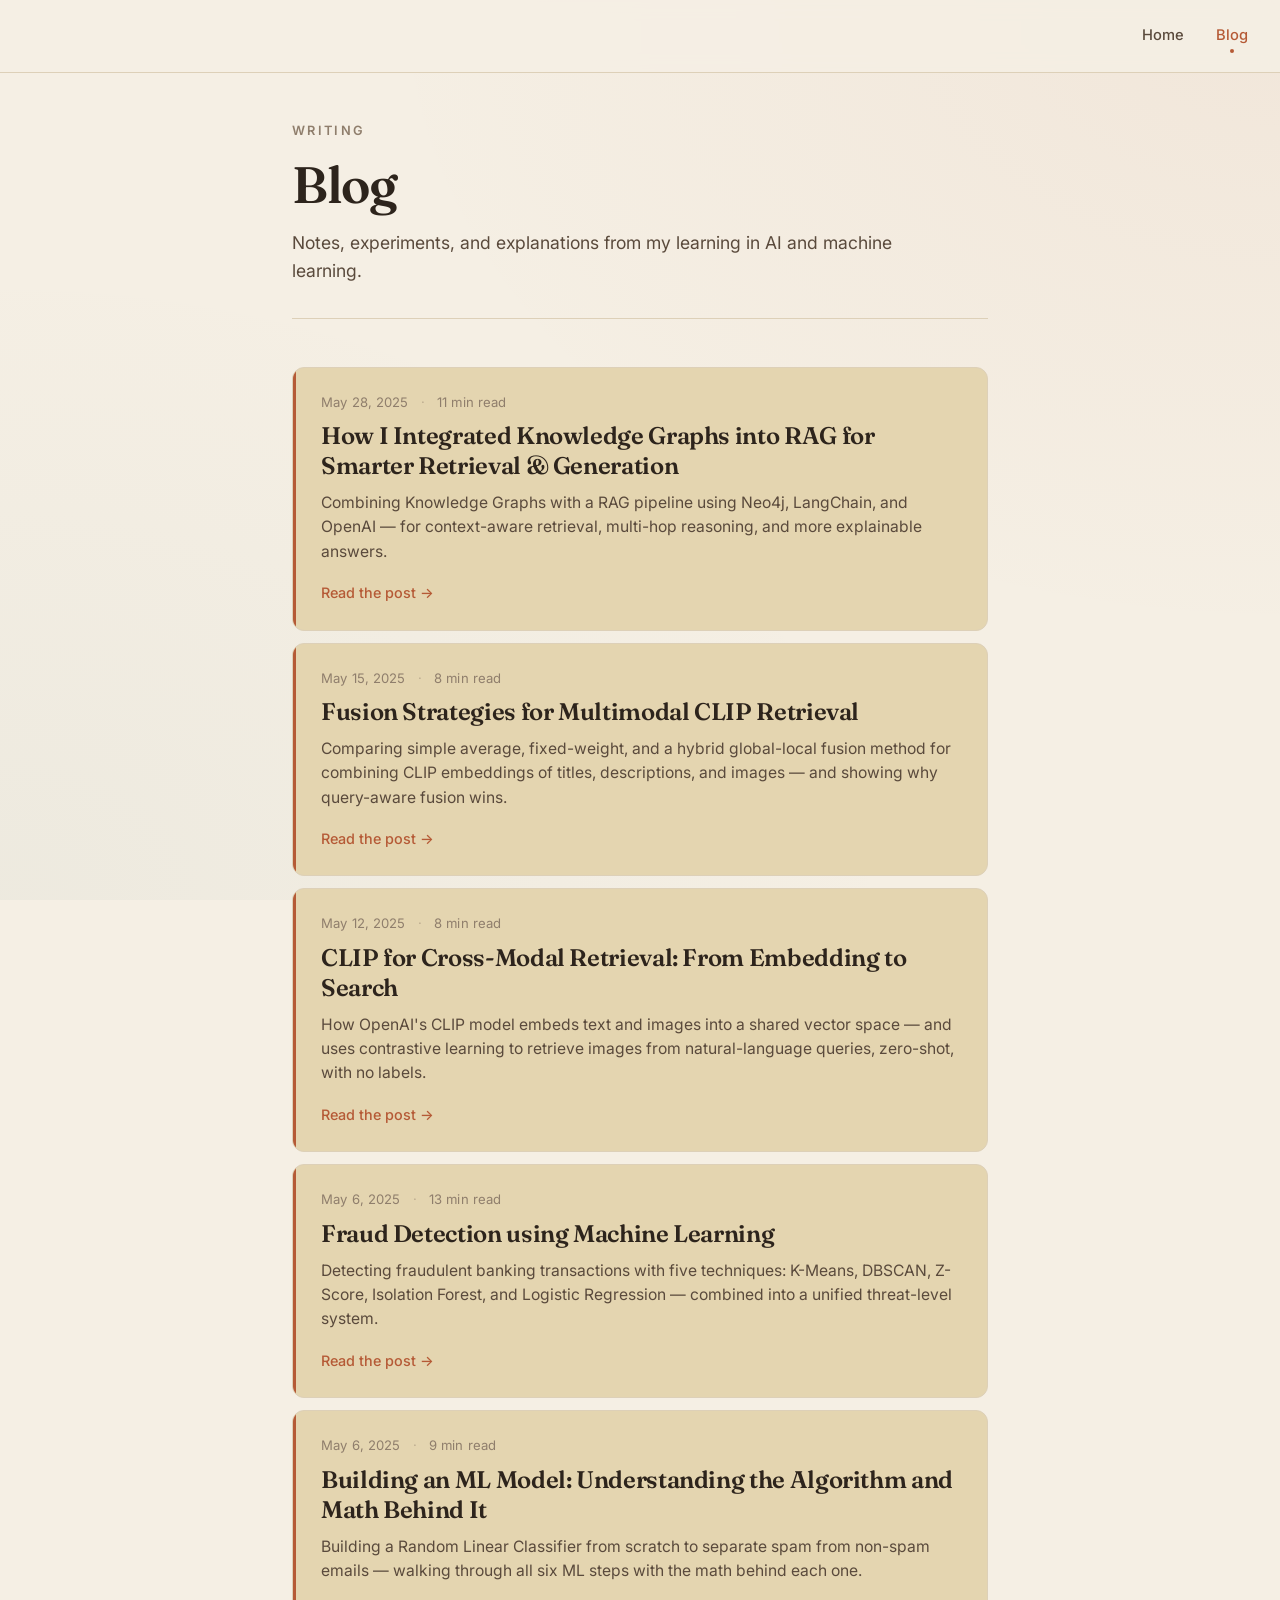
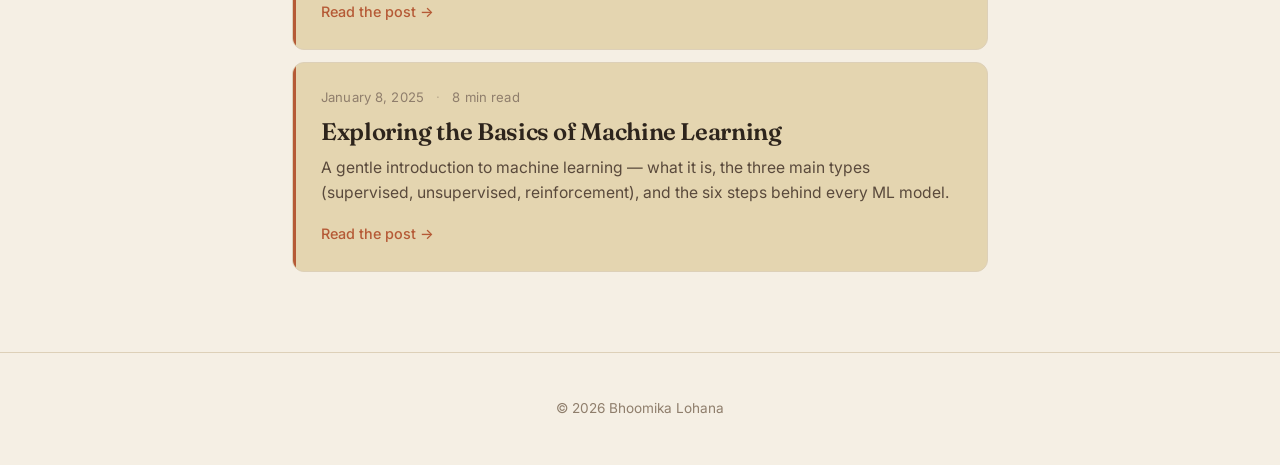
==== blog.html @ a6ed8431 "Add sixth blog post: Fraud Detection using Machine Learning" ====
<!DOCTYPE html>
<html lang="en">
<head>
  <meta charset="UTF-8" />
  <meta name="viewport" content="width=device-width, initial-scale=1.0" />
  <title>Blog — Bhoomika Lohana</title>
  <link rel="stylesheet" href="styles.css" />
  <link rel="preconnect" href="https://fonts.googleapis.com">
  <link rel="preconnect" href="https://fonts.gstatic.com" crossorigin>
  <link href="https://fonts.googleapis.com/css2?family=Fraunces:ital,opsz,wght@0,9..144,400;0,9..144,500;0,9..144,600;0,9..144,700;1,9..144,400&family=Inter:wght@400;500;600&display=swap" rel="stylesheet">
</head>
<body>

  <nav class="nav">
    <div class="nav-inner">
      <span class="logo" aria-hidden="true"></span>
      <ul class="nav-links">
        <li><a href="/">Home</a></li>
        <li><a href="/blog.html" class="active">Blog</a></li>
      </ul>
    </div>
  </nav>

  <main class="blog-main">
    <header class="blog-header">
      <p class="eyebrow-small">Writing</p>
      <h1 class="blog-title">Blog</h1>
      <p class="blog-intro">
        Notes, experiments, and explanations from my learning in AI and machine learning.
      </p>
    </header>

    <section class="post-list">

      <a href="/blog/knowledge-graphs-rag.html" class="post-card">
        <div class="post-card-meta">
          <time datetime="2025-05-28">May 28, 2025</time>
          <span class="dot">·</span>
          <span>11 min read</span>
        </div>
        <h2 class="post-card-title">How I Integrated Knowledge Graphs into RAG for Smarter Retrieval &amp; Generation</h2>
        <p class="post-card-excerpt">
          Combining Knowledge Graphs with a RAG pipeline using Neo4j, LangChain, and OpenAI —
          for context-aware retrieval, multi-hop reasoning, and more explainable answers.
        </p>
        <span class="post-card-arrow">Read the post →</span>
      </a>

      <a href="/blog/multimodal-clip-fusion.html" class="post-card">
        <div class="post-card-meta">
          <time datetime="2025-05-15">May 15, 2025</time>
          <span class="dot">·</span>
          <span>8 min read</span>
        </div>
        <h2 class="post-card-title">Fusion Strategies for Multimodal CLIP Retrieval</h2>
        <p class="post-card-excerpt">
          Comparing simple average, fixed-weight, and a hybrid global-local fusion
          method for combining CLIP embeddings of titles, descriptions, and images —
          and showing why query-aware fusion wins.
        </p>
        <span class="post-card-arrow">Read the post →</span>
      </a>

      <a href="/blog/clip-cross-modal-retrieval.html" class="post-card">
        <div class="post-card-meta">
          <time datetime="2025-05-12">May 12, 2025</time>
          <span class="dot">·</span>
          <span>8 min read</span>
        </div>
        <h2 class="post-card-title">CLIP for Cross-Modal Retrieval: From Embedding to Search</h2>
        <p class="post-card-excerpt">
          How OpenAI's CLIP model embeds text and images into a shared vector space —
          and uses contrastive learning to retrieve images from natural-language queries,
          zero-shot, with no labels.
        </p>
        <span class="post-card-arrow">Read the post →</span>
      </a>

      <a href="/blog/fraud-detection-ml.html" class="post-card">
        <div class="post-card-meta">
          <time datetime="2025-05-06">May 6, 2025</time>
          <span class="dot">·</span>
          <span>13 min read</span>
        </div>
        <h2 class="post-card-title">Fraud Detection using Machine Learning</h2>
        <p class="post-card-excerpt">
          Detecting fraudulent banking transactions with five techniques:
          K-Means, DBSCAN, Z-Score, Isolation Forest, and Logistic Regression —
          combined into a unified threat-level system.
        </p>
        <span class="post-card-arrow">Read the post →</span>
      </a>

      <a href="/blog/building-ml-model.html" class="post-card">
        <div class="post-card-meta">
          <time datetime="2025-05-06">May 6, 2025</time>
          <span class="dot">·</span>
          <span>9 min read</span>
        </div>
        <h2 class="post-card-title">Building an ML Model: Understanding the Algorithm and Math Behind It</h2>
        <p class="post-card-excerpt">
          Building a Random Linear Classifier from scratch to separate spam from non-spam
          emails — walking through all six ML steps with the math behind each one.
        </p>
        <span class="post-card-arrow">Read the post →</span>
      </a>

      <a href="/blog/exploring-the-basics-of-machine-learning.html" class="post-card">
        <div class="post-card-meta">
          <time datetime="2025-01-08">January 8, 2025</time>
          <span class="dot">·</span>
          <span>8 min read</span>
        </div>
        <h2 class="post-card-title">Exploring the Basics of Machine Learning</h2>
        <p class="post-card-excerpt">
          A gentle introduction to machine learning — what it is, the three main types
          (supervised, unsupervised, reinforcement), and the six steps behind every ML model.
        </p>
        <span class="post-card-arrow">Read the post →</span>
      </a>

    </section>
  </main>

  <footer class="site-footer">
    <p>&copy; <span id="year"></span> Bhoomika Lohana</p>
  </footer>

  <script>
    document.getElementById("year").textContent = new Date().getFullYear();
  </script>
</body>
</html>
---- styles.css ----
:root {
  /* Warm editorial palette */
  --cream:       #f5efe4;
  --cream-deep:  #ece3d3;
  --cream-card:  #e4d5b0;
  --ink:         #2d241c;
  --ink-soft:    #5a4a3c;
  --ink-faint:   #8f7e6c;
  --line:        #ddd0b8;
  --terracotta:  #b55a36;
  --terracotta-soft: #e6a57c;
  --teal:        #5d8680;
  --gold:        #c99a57;
  --deep:        #1f1812;

  /* Rubik's classic colors */
  --cube-white:  #f4efe1;
  --cube-yellow: #e9c85a;
  --cube-red:    #c0432a;
  --cube-orange: #d87a2e;
  --cube-blue:   #2c6e8a;
  --cube-green:  #4a7a4c;

  --serif: "Fraunces", Georgia, serif;
  --sans:  "Inter", -apple-system, BlinkMacSystemFont, sans-serif;
}

* { box-sizing: border-box; }

html, body {
  margin: 0;
  padding: 0;
  background: var(--cream);
  color: var(--ink);
  font-family: var(--sans);
  font-size: 16px;
  line-height: 1.6;
  -webkit-font-smoothing: antialiased;
  overflow-x: hidden;
}

body {
  background-image:
    radial-gradient(ellipse at top right, rgba(181, 90, 54, 0.06), transparent 50%),
    radial-gradient(ellipse at bottom left, rgba(93, 134, 128, 0.05), transparent 50%);
  background-attachment: fixed;
}

a { color: inherit; text-decoration: none; }

/* ─── Nav ────────────────────────────────────────────── */
.nav {
  padding: 1.5rem 2rem;
  border-bottom: 1px solid var(--line);
  background: rgba(245, 239, 228, 0.85);
  backdrop-filter: blur(8px);
  position: sticky; top: 0; z-index: 50;
}
.nav-inner {
  max-width: 1240px;
  margin: 0 auto;
  display: flex;
  align-items: center;
  justify-content: space-between;
  gap: 2rem;
}
.logo {
  font-family: var(--serif);
  font-size: 1.2rem;
  font-weight: 500;
  font-style: italic;
  letter-spacing: -0.01em;
  color: var(--ink);
}
.nav-links {
  display: flex;
  gap: 2rem;
  list-style: none;
  margin: 0; padding: 0;
  font-size: 0.92rem;
  font-weight: 500;
}
.nav-links a {
  color: var(--ink-soft);
  padding: 0.3rem 0;
  position: relative;
  transition: color 0.2s;
}
.nav-links a:hover { color: var(--ink); }
.nav-links a.active { color: var(--terracotta); }
.nav-links a.active::after {
  content: "";
  position: absolute;
  left: 50%; bottom: -4px;
  width: 4px; height: 4px;
  background: var(--terracotta);
  border-radius: 50%;
  transform: translateX(-50%);
}
.nav-actions {
  display: flex;
  align-items: center;
  gap: 0.75rem;
}
.icon-btn {
  background: none; border: none;
  width: 36px; height: 36px;
  border-radius: 50%;
  cursor: pointer;
  font-size: 0.9rem;
  color: var(--ink-soft);
  transition: background 0.2s;
}
.icon-btn:hover { background: var(--cream-deep); }
.subscribe-btn {
  font-family: var(--sans);
  font-size: 0.85rem;
  font-weight: 500;
  background: var(--deep);
  color: var(--cream);
  border: none;
  padding: 0.55rem 1.1rem;
  border-radius: 999px;
  cursor: pointer;
  transition: background 0.2s;
}
.subscribe-btn:hover { background: #3a2d22; }

/* ─── Hero ───────────────────────────────────────────── */
.hero {
  max-width: 1240px;
  margin: 0 auto;
  padding: 4rem 2rem 5rem;
  display: grid;
  grid-template-columns: 1.1fr 1fr;
  gap: 4rem;
  align-items: center;
}

.eyebrow {
  font-family: var(--sans);
  font-size: 1rem;
  letter-spacing: 0.18em;
  text-transform: uppercase;
  color: var(--ink);
  font-weight: 700;
  margin: 0 0 1.5rem;
}

.hero h1 {
  font-family: var(--serif);
  font-weight: 500;
  font-size: clamp(2.2rem, 4.5vw, 3.4rem);
  line-height: 1.1;
  letter-spacing: -0.02em;
  margin: 0 0 2.5rem;
  color: var(--ink);
  max-width: 18ch;
}

.hero h1 em {
  font-style: italic;
  font-weight: 400;
  color: var(--terracotta);
}

.simple-section { margin-top: 2rem; }

.simple-section h2 {
  font-family: var(--serif);
  font-size: 1.25rem;
  font-weight: 500;
  margin: 0 0 0.5rem;
  padding-bottom: 0.3rem;
  border-bottom: 1px solid var(--line);
  letter-spacing: -0.01em;
}

.simple-section p {
  color: var(--ink-soft);
  margin: 0.5rem 0;
}

.simple-section strong {
  color: var(--ink);
  font-weight: 600;
}

.simple-section ul {
  padding-left: 1.2rem;
  margin: 0.5rem 0;
}

.simple-section li { margin: 0.3rem 0; }

.simple-section a {
  color: var(--terracotta);
  text-decoration: none;
}
.simple-section a:hover { text-decoration: underline; }

/* ─── Creative link buttons ──────────────────────────── */
.link-buttons {
  display: grid;
  grid-template-columns: repeat(4, 1fr);
  gap: 0.55rem;
  margin-top: 0.9rem;
}

.link-btn {
  --accent-color: var(--terracotta);
  position: relative;
  display: flex;
  align-items: center;
  gap: 0.6rem;
  padding: 0.6rem 0.75rem;
  background: var(--cream-card);
  border: 1px solid var(--line);
  border-radius: 10px;
  color: var(--ink) !important;
  text-decoration: none !important;
  overflow: hidden;
  transition: transform 0.25s ease, box-shadow 0.25s ease, border-color 0.25s ease;
}

/* Woven thread accent — slides across on hover */
.link-btn::before {
  content: "";
  position: absolute;
  left: 0; top: 0; bottom: 0;
  width: 3px;
  background: var(--accent-color);
  transition: width 0.4s cubic-bezier(0.4, 0, 0.2, 1), opacity 0.4s ease;
  opacity: 1;
}
.link-btn::after {
  content: "";
  position: absolute;
  inset: 0;
  background: var(--accent-color);
  opacity: 0;
  transition: opacity 0.3s ease;
  pointer-events: none;
}

.link-btn:hover {
  transform: translateY(-2px);
  border-color: var(--accent-color);
  box-shadow: 0 12px 28px rgba(45, 36, 28, 0.10);
}
.link-btn:hover::before { width: 100%; opacity: 0.08; }
.link-btn:hover::after  { opacity: 0.04; }

/* Per-platform accent colors */
.link-btn.github   { --accent-color: #2d241c; }
.link-btn.linkedin { --accent-color: var(--teal); }
.link-btn.twitter  { --accent-color: var(--terracotta); }
.link-btn.email    { --accent-color: var(--gold); }

.link-icon {
  width: 30px;
  height: 30px;
  flex-shrink: 0;
  display: flex;
  align-items: center;
  justify-content: center;
  border-radius: 8px;
  background: color-mix(in srgb, var(--accent-color) 12%, transparent);
  color: var(--accent-color);
  position: relative;
  z-index: 1;
  transition: background 0.25s ease, transform 0.25s ease;
}

.link-btn:hover .link-icon {
  background: var(--accent-color);
  color: var(--cream);
  transform: rotate(-4deg) scale(1.05);
}

.link-icon svg {
  width: 15px;
  height: 15px;
}

.link-text {
  display: flex;
  flex-direction: column;
  flex: 1;
  min-width: 0;
  position: relative;
  z-index: 1;
}

.link-label {
  font-family: var(--serif);
  font-size: 0.9rem;
  font-weight: 500;
  color: var(--ink);
  line-height: 1.2;
}

.link-handle {
  font-family: var(--sans);
  font-size: 0.68rem;
  color: var(--ink-faint);
  margin-top: 0.1rem;
  overflow: hidden;
  text-overflow: ellipsis;
  white-space: nowrap;
}

.link-arrow {
  font-size: 0.9rem;
  color: var(--ink-faint);
  opacity: 0.6;
  transition: transform 0.25s ease, color 0.25s ease, opacity 0.25s ease;
  position: relative;
  z-index: 1;
}

.link-btn:hover .link-arrow {
  transform: translate(3px, -3px);
  color: var(--accent-color);
  opacity: 1;
}

@media (max-width: 900px) {
  .link-buttons { grid-template-columns: repeat(2, 1fr); }
}
@media (max-width: 480px) {
  .link-buttons { grid-template-columns: 1fr; }
}

/* ─── Content sections below hero ────────────────────── */
.content-section {
  padding: 2rem 2rem 4rem;
}
.content-inner {
  max-width: 760px;
  margin: 0 auto;
}
.content-heading {
  font-family: var(--serif);
  font-size: 1.25rem;
  font-weight: 500;
  margin: 0 0 1rem;
  padding-bottom: 0.3rem;
  border-bottom: 1px solid var(--line);
  letter-spacing: -0.01em;
}

/* ─── Research list (button style) ───────────────────── */
.research-list {
  display: flex;
  flex-direction: column;
  gap: 0.55rem;
  margin-top: 0.9rem;
}

.research-btn {
  --accent-color: var(--terracotta);
  position: relative;
  display: flex;
  align-items: flex-start;
  gap: 0.75rem;
  padding: 0.85rem 1rem;
  background: var(--cream-card);
  border: 1px solid var(--line);
  border-radius: 10px;
  color: var(--ink) !important;
  text-decoration: none !important;
  overflow: hidden;
  transition: transform 0.25s ease, box-shadow 0.25s ease, border-color 0.25s ease;
}

.research-btn::before {
  content: "";
  position: absolute;
  left: 0; top: 0; bottom: 0;
  width: 3px;
  background: var(--accent-color);
  transition: width 0.4s cubic-bezier(0.4, 0, 0.2, 1), opacity 0.4s ease;
  opacity: 1;
}
.research-btn::after {
  content: "";
  position: absolute;
  inset: 0;
  background: var(--accent-color);
  opacity: 0;
  transition: opacity 0.3s ease;
  pointer-events: none;
}

.research-btn:hover {
  transform: translateY(-2px);
  border-color: var(--accent-color);
  box-shadow: 0 12px 28px rgba(45, 36, 28, 0.10);
}
.research-btn:hover::before { width: 100%; opacity: 0.08; }
.research-btn:hover::after  { opacity: 0.04; }

.research-btn.arxiv   { --accent-color: var(--terracotta); }
.research-btn.patent  { --accent-color: var(--teal); }
.research-btn.dataset { --accent-color: #5d7a3a; }

.research-btn .research-icon {
  width: 32px;
  height: 32px;
  flex-shrink: 0;
  display: flex;
  align-items: center;
  justify-content: center;
  border-radius: 8px;
  background: color-mix(in srgb, var(--accent-color) 12%, transparent);
  color: var(--accent-color);
  position: relative;
  z-index: 1;
  transition: background 0.25s ease, color 0.25s ease, transform 0.25s ease;
  margin-top: 2px;
}

.research-btn:hover .research-icon {
  background: var(--accent-color);
  color: var(--cream);
  transform: rotate(-4deg) scale(1.05);
}

.research-btn .research-icon svg {
  width: 16px;
  height: 16px;
}

.research-btn .research-text {
  display: flex;
  flex-direction: column;
  flex: 1;
  min-width: 0;
  position: relative;
  z-index: 1;
}

.research-btn .research-label {
  font-family: var(--serif);
  font-size: 0.98rem;
  font-weight: 500;
  color: var(--ink);
  line-height: 1.35;
  margin-bottom: 0.4rem;
  letter-spacing: -0.005em;
}

.research-btn .research-meta {
  display: flex;
  align-items: center;
  gap: 0.55rem;
  flex-wrap: wrap;
}

.research-btn .research-tag {
  font-family: ui-monospace, SFMono-Regular, Menlo, monospace;
  font-size: 0.68rem;
  font-weight: 500;
  padding: 0.12rem 0.45rem;
  border-radius: 4px;
  letter-spacing: 0.02em;
  color: var(--accent-color);
  background: color-mix(in srgb, var(--accent-color) 10%, transparent);
  border: 1px solid color-mix(in srgb, var(--accent-color) 35%, transparent);
}

.research-btn .research-venue {
  font-family: var(--sans);
  font-size: 0.75rem;
  color: var(--ink-faint);
}

.research-btn .research-arrow {
  font-size: 0.95rem;
  color: var(--ink-faint);
  opacity: 0.6;
  transition: transform 0.25s ease, color 0.25s ease, opacity 0.25s ease;
  position: relative;
  z-index: 1;
  margin-top: 2px;
  flex-shrink: 0;
}

.research-btn:hover .research-arrow {
  transform: translate(3px, -3px);
  color: var(--accent-color);
  opacity: 1;
}

@media (max-width: 600px) {
  .content-section { padding: 1.5rem 1.25rem 3rem; }
}

/* ─── Blog listing page ──────────────────────────────── */
.blog-main {
  max-width: 760px;
  margin: 0 auto;
  padding: 3rem 2rem 5rem;
}

.blog-header {
  margin-bottom: 3rem;
  padding-bottom: 2rem;
  border-bottom: 1px solid var(--line);
}

.eyebrow-small {
  font-family: var(--sans);
  font-size: 0.8rem;
  letter-spacing: 0.18em;
  text-transform: uppercase;
  color: var(--ink-faint);
  font-weight: 600;
  margin: 0 0 1rem;
}

.blog-title {
  font-family: var(--serif);
  font-weight: 600;
  font-size: clamp(2.2rem, 4.5vw, 3.2rem);
  line-height: 1.1;
  letter-spacing: -0.02em;
  margin: 0 0 1rem;
  color: var(--ink);
}

.blog-intro {
  font-size: 1.1rem;
  color: var(--ink-soft);
  max-width: 60ch;
  margin: 0;
  line-height: 1.6;
}

.post-list {
  display: flex;
  flex-direction: column;
  gap: 0.75rem;
}

.post-card {
  display: block;
  padding: 1.5rem 1.75rem;
  background: var(--cream-card);
  border: 1px solid var(--line);
  border-radius: 12px;
  color: var(--ink) !important;
  text-decoration: none !important;
  position: relative;
  overflow: hidden;
  transition: transform 0.25s ease, box-shadow 0.25s ease, border-color 0.25s ease;
}

.post-card::before {
  content: "";
  position: absolute;
  left: 0; top: 0; bottom: 0;
  width: 3px;
  background: var(--terracotta);
  transition: width 0.4s cubic-bezier(0.4, 0, 0.2, 1), opacity 0.4s ease;
}

.post-card:hover {
  transform: translateY(-3px);
  border-color: var(--terracotta);
  box-shadow: 0 12px 28px rgba(45, 36, 28, 0.08);
}
.post-card:hover::before {
  width: 100%;
  opacity: 0.06;
}

.post-card-meta {
  font-family: var(--sans);
  font-size: 0.82rem;
  color: var(--ink-faint);
  letter-spacing: 0.01em;
  margin-bottom: 0.55rem;
  position: relative;
  z-index: 1;
}
.post-card-meta .dot { margin: 0 0.5rem; opacity: 0.5; }

.post-card-title {
  font-family: var(--serif);
  font-weight: 600;
  font-size: 1.5rem;
  line-height: 1.25;
  letter-spacing: -0.015em;
  margin: 0 0 0.6rem;
  color: var(--ink);
  position: relative;
  z-index: 1;
}

.post-card-excerpt {
  font-size: 0.98rem;
  color: var(--ink-soft);
  line-height: 1.55;
  margin: 0 0 1rem;
  position: relative;
  z-index: 1;
}

.post-card-arrow {
  font-family: var(--sans);
  font-size: 0.9rem;
  font-weight: 500;
  color: var(--terracotta);
  position: relative;
  z-index: 1;
  transition: transform 0.25s ease;
  display: inline-block;
}
.post-card:hover .post-card-arrow { transform: translateX(4px); }

/* ─── Individual post page ───────────────────────────── */
.post-main {
  padding: 2rem 1.5rem 4rem;
}

.post {
  max-width: 680px;
  margin: 0 auto;
}

.post-header {
  margin-bottom: 3rem;
  padding-bottom: 2rem;
  border-bottom: 1px solid var(--line);
}

.post-back {
  display: inline-block;
  font-family: var(--sans);
  font-size: 0.85rem;
  color: var(--ink-faint);
  text-decoration: none;
  margin-bottom: 1.5rem;
  transition: color 0.2s;
}
.post-back:hover { color: var(--terracotta); }

.post-title {
  font-family: var(--serif);
  font-weight: 600;
  font-size: clamp(2rem, 4.5vw, 3rem);
  line-height: 1.15;
  letter-spacing: -0.02em;
  margin: 0 0 1rem;
  color: var(--ink);
}

.post-meta {
  font-family: var(--sans);
  font-size: 0.85rem;
  color: var(--ink-faint);
  letter-spacing: 0.01em;
}
.post-meta .dot { margin: 0 0.5rem; opacity: 0.5; }

.post-body {
  font-family: var(--serif);
  font-size: 1.08rem;
  line-height: 1.75;
  color: var(--ink);
}

.post-body p { margin: 0 0 1.25rem; }

.post-body h2 {
  font-family: var(--serif);
  font-weight: 600;
  font-size: 1.6rem;
  line-height: 1.2;
  letter-spacing: -0.015em;
  margin: 3rem 0 1rem;
  color: var(--ink);
}

.post-body h3 {
  font-family: var(--serif);
  font-weight: 600;
  font-size: 1.3rem;
  line-height: 1.3;
  letter-spacing: -0.01em;
  margin: 2.5rem 0 0.8rem;
  color: var(--ink);
}

.post-body h4 {
  font-family: var(--serif);
  font-weight: 600;
  font-size: 1.1rem;
  line-height: 1.3;
  margin: 2rem 0 0.6rem;
  color: var(--ink);
}

.post-body ul,
.post-body ol {
  margin: 0 0 1.25rem;
  padding-left: 1.5rem;
}

.post-body li { margin: 0.5rem 0; }

.post-body strong { font-weight: 600; color: var(--ink); }

.post-body a {
  color: var(--terracotta);
  text-decoration: underline;
  text-decoration-color: color-mix(in srgb, var(--terracotta) 40%, transparent);
  text-underline-offset: 3px;
  transition: text-decoration-color 0.2s;
}
.post-body a:hover { text-decoration-color: var(--terracotta); }

/* Inline code (when NOT inside a <pre> block) */
.post-body :not(pre) > code {
  font-family: ui-monospace, SFMono-Regular, Menlo, monospace;
  font-size: 0.9em;
  padding: 0.15rem 0.4rem;
  border-radius: 4px;
  background: var(--cream-deep);
  color: var(--terracotta);
}

/* Code blocks — Prism.js handles syntax colors; we tune spacing & shape */
.post-body pre[class*="language-"] {
  margin: 1.75rem 0;
  border-radius: 10px;
  font-size: 0.88rem;
  padding: 1.25rem 1.4rem;
  box-shadow: 0 6px 20px rgba(45, 36, 28, 0.12);
}

.post-body pre[class*="language-"] code {
  font-family: ui-monospace, SFMono-Regular, "Cascadia Code", Menlo, monospace;
  font-size: 0.92em;
  line-height: 1.6;
}

/* Pull quote / blockquote */
.post-body .post-quote {
  font-family: var(--serif);
  font-style: italic;
  font-size: 1.15rem;
  line-height: 1.55;
  color: var(--ink);
  border-left: 3px solid var(--terracotta);
  background: var(--cream-card);
  padding: 1rem 1.25rem;
  margin: 1.75rem 0;
  border-radius: 4px;
}

/* Inline math/formula lines */
.post-body .formula {
  font-family: ui-monospace, SFMono-Regular, "Cascadia Code", Menlo, monospace;
  background: var(--cream-deep);
  border-left: 3px solid var(--terracotta);
  padding: 0.75rem 1rem;
  border-radius: 4px;
  font-size: 0.95rem;
  color: var(--ink);
  margin: 1.25rem 0;
  overflow-x: auto;
  white-space: nowrap;
}

/* Tables */
.post-table-wrap {
  margin: 1.5rem 0;
  overflow-x: auto;
  border-radius: 8px;
  border: 1px solid var(--line);
  background: var(--cream-card);
}

.post-table {
  width: 100%;
  border-collapse: collapse;
  font-size: 0.9rem;
  font-family: var(--sans);
}

.post-table thead {
  background: color-mix(in srgb, var(--terracotta) 8%, var(--cream-card));
}

.post-table th {
  text-align: left;
  padding: 0.75rem 1rem;
  font-weight: 600;
  color: var(--ink);
  font-family: var(--serif);
  letter-spacing: -0.005em;
  border-bottom: 1px solid var(--line);
}

.post-table td {
  padding: 0.7rem 1rem;
  border-bottom: 1px solid var(--line);
  color: var(--ink-soft);
  vertical-align: top;
}

.post-table tbody tr:last-child td {
  border-bottom: none;
}

.post-table tbody tr:hover {
  background: color-mix(in srgb, var(--terracotta) 4%, transparent);
}

.post-cover {
  margin: 0 0 2.5rem;
  padding: 0;
}

.post-cover img {
  display: block;
  width: 100%;
  height: auto;
  max-height: 400px;
  object-fit: cover;
  border-radius: 12px;
  border: 1px solid var(--line);
}

.post-image {
  margin: 2rem 0;
  padding: 0;
}

/* CLIP retrieval result grid */
.clip-results {
  display: flex;
  flex-direction: column;
  gap: 1.5rem;
  margin: 1.5rem 0 2rem;
}

.clip-result {
  margin: 0;
  padding: 1rem;
  background: var(--cream-card);
  border: 1px solid var(--line);
  border-radius: 10px;
}

.clip-result figcaption {
  font-family: var(--sans);
  font-size: 0.92rem;
  color: var(--ink);
  margin-bottom: 0.75rem;
  line-height: 1.4;
}

.clip-result figcaption strong {
  color: var(--terracotta);
  margin-right: 0.3rem;
}

.clip-result img {
  display: block;
  max-width: 100%;
  height: auto;
  border-radius: 6px;
  border: 1px solid var(--line);
}

.post-image img {
  display: block;
  max-width: 100%;
  height: auto;
  border-radius: 8px;
  border: 1px solid var(--line);
  margin: 0 auto;
}

.post-footer {
  margin-top: 4rem;
  padding-top: 2rem;
  border-top: 1px solid var(--line);
}

@media (max-width: 600px) {
  .blog-main { padding: 2rem 1.25rem 3rem; }
  .post-main { padding: 1.5rem 1.25rem 3rem; }
  .post-card { padding: 1.25rem 1.25rem; }
  .post-card-title { font-size: 1.3rem; }
}

/* ─── Hero visual / threads ──────────────────────────── */
.hero-visual {
  position: relative;
  width: 100%;
  max-width: 400px;
  height: 260px;
  margin-left: auto;
  perspective: 1200px;
  align-self: start;
  margin-top: 0.5rem;
}
.threads {
  position: absolute;
  inset: 0;
  opacity: 0.55;
  filter: blur(0.3px);
}
.threads svg { width: 100%; height: 100%; }

/* ─── Rubik's cube ───────────────────────────────────── */
.cube-stage {
  position: absolute;
  inset: 0;
  display: flex;
  flex-direction: column;
  align-items: center;
  justify-content: center;
  transform-style: preserve-3d;
}

.cube-halo {
  position: absolute;
  top: 50%;
  left: 50%;
  width: 220px;
  height: 220px;
  transform: translate(-50%, -50%);
  border-radius: 50%;
  background: radial-gradient(circle,
    rgba(245, 239, 228, 0.95) 0%,
    rgba(245, 239, 228, 0.6) 45%,
    transparent 70%);
  box-shadow:
    inset 0 0 60px rgba(181, 90, 54, 0.08),
    0 20px 60px rgba(45, 36, 28, 0.12);
  z-index: 0;
  pointer-events: none;
}

.cube {
  --size: 180px;
  position: relative;
  width: var(--size);
  height: var(--size);
  transform-style: preserve-3d;
  animation: cube-spin 6s linear infinite;
  z-index: 2;
}

@keyframes cube-spin {
  0%   { transform: rotateX(-20deg) rotateY(0deg)   rotateZ(0deg); }
  50%  { transform: rotateX(-20deg) rotateY(180deg) rotateZ(5deg); }
  100% { transform: rotateX(-20deg) rotateY(360deg) rotateZ(0deg); }
}

.face {
  position: absolute;
  width: var(--size);
  height: var(--size);
  display: grid;
  grid-template-columns: repeat(3, 1fr);
  grid-template-rows:    repeat(3, 1fr);
  gap: 3px;
  padding: 4px;
  background: #1a140f;
  border-radius: 10px;
  box-shadow: inset 0 0 8px rgba(0,0,0,0.5);
}

.face.front  { transform: translateZ(calc(var(--size) / 2)); }
.face.back   { transform: rotateY(180deg) translateZ(calc(var(--size) / 2)); }
.face.right  { transform: rotateY(90deg)  translateZ(calc(var(--size) / 2)); }
.face.left   { transform: rotateY(-90deg) translateZ(calc(var(--size) / 2)); }
.face.top    { transform: rotateX(90deg)  translateZ(calc(var(--size) / 2)); }
.face.bottom { transform: rotateX(-90deg) translateZ(calc(var(--size) / 2)); }

.st {
  border-radius: 6px;
  box-shadow:
    inset 0 2px 4px rgba(255,255,255,0.25),
    inset 0 -2px 4px rgba(0,0,0,0.2);
  animation: scramble 5s steps(1, end) infinite;
}

/* Solved-state colors per face */
.face.front  .st { background: var(--cube-red); }
.face.back   .st { background: var(--cube-orange); }
.face.right  .st { background: var(--cube-blue); }
.face.left   .st { background: var(--cube-green); }
.face.top    .st { background: var(--cube-white); }
.face.bottom .st { background: var(--cube-yellow); }

/* Staggered scramble delays — each sticker goes through other colors then returns */
.face .s1 { animation-delay: 0.0s; }
.face .s2 { animation-delay: 0.15s; }
.face .s3 { animation-delay: 0.3s; }
.face .s4 { animation-delay: 0.45s; }
.face .s5 { animation-delay: 0.6s; }
.face .s6 { animation-delay: 0.75s; }
.face .s7 { animation-delay: 0.9s; }
.face .s8 { animation-delay: 1.05s; }
.face .s9 { animation-delay: 1.2s; }

/* Each face scrambles through a different color cycle, returning to solved */
.face.front  .st { animation-name: scramble-red; }
.face.back   .st { animation-name: scramble-orange; }
.face.right  .st { animation-name: scramble-blue; }
.face.left   .st { animation-name: scramble-green; }
.face.top    .st { animation-name: scramble-white; }
.face.bottom .st { animation-name: scramble-yellow; }

/* Messy for ~70% of the cycle, then SNAP to solved and hold */
@keyframes scramble-red {
  0%   { background: var(--cube-blue); }
  10%  { background: var(--cube-yellow); }
  20%  { background: var(--cube-green); }
  30%  { background: var(--cube-white); }
  40%  { background: var(--cube-orange); }
  50%  { background: var(--cube-blue); }
  60%  { background: var(--cube-green); }
  70%, 100% { background: var(--cube-red); }   /* solved, held */
}
@keyframes scramble-orange {
  0%   { background: var(--cube-green); }
  10%  { background: var(--cube-white); }
  20%  { background: var(--cube-blue); }
  30%  { background: var(--cube-red); }
  40%  { background: var(--cube-yellow); }
  50%  { background: var(--cube-green); }
  60%  { background: var(--cube-blue); }
  70%, 100% { background: var(--cube-orange); }
}
@keyframes scramble-blue {
  0%   { background: var(--cube-red); }
  10%  { background: var(--cube-green); }
  20%  { background: var(--cube-white); }
  30%  { background: var(--cube-orange); }
  40%  { background: var(--cube-yellow); }
  50%  { background: var(--cube-red); }
  60%  { background: var(--cube-white); }
  70%, 100% { background: var(--cube-blue); }
}
@keyframes scramble-green {
  0%   { background: var(--cube-yellow); }
  10%  { background: var(--cube-red); }
  20%  { background: var(--cube-orange); }
  30%  { background: var(--cube-blue); }
  40%  { background: var(--cube-white); }
  50%  { background: var(--cube-yellow); }
  60%  { background: var(--cube-red); }
  70%, 100% { background: var(--cube-green); }
}
@keyframes scramble-white {
  0%   { background: var(--cube-orange); }
  10%  { background: var(--cube-blue); }
  20%  { background: var(--cube-red); }
  30%  { background: var(--cube-yellow); }
  40%  { background: var(--cube-green); }
  50%  { background: var(--cube-orange); }
  60%  { background: var(--cube-blue); }
  70%, 100% { background: var(--cube-white); }
}
@keyframes scramble-yellow {
  0%   { background: var(--cube-white); }
  10%  { background: var(--cube-orange); }
  20%  { background: var(--cube-red); }
  30%  { background: var(--cube-green); }
  40%  { background: var(--cube-blue); }
  50%  { background: var(--cube-white); }
  60%  { background: var(--cube-orange); }
  70%, 100% { background: var(--cube-yellow); }
}

.cube-caption {
  position: absolute;
  bottom: 8%;
  font-family: var(--serif);
  font-style: italic;
  font-size: 0.95rem;
  color: var(--ink-soft);
  letter-spacing: 0.01em;
  transition: opacity 0.3s ease;
  z-index: 3;
}

/* ─── Featured articles ──────────────────────────────── */
.featured {
  max-width: 1240px;
  margin: 0 auto;
  padding: 2rem 2rem 6rem;
}
.featured-head {
  display: flex;
  align-items: baseline;
  justify-content: space-between;
  margin-bottom: 2rem;
}
.featured-head h2 {
  font-family: var(--serif);
  font-weight: 500;
  font-size: 1.6rem;
  margin: 0;
  letter-spacing: -0.01em;
}
.view-all {
  font-size: 0.88rem;
  color: var(--ink-soft);
  font-weight: 500;
  transition: color 0.2s;
}
.view-all:hover { color: var(--terracotta); }

.card-row {
  display: grid;
  grid-template-columns: repeat(3, 1fr);
  gap: 1.5rem;
}
.card {
  background: var(--cream-card);
  border-radius: 14px;
  overflow: hidden;
  padding: 0;
  border: 1px solid var(--line);
  transition: transform 0.25s ease, box-shadow 0.25s ease;
  cursor: pointer;
  position: relative;
}
.card:hover {
  transform: translateY(-3px);
  box-shadow: 0 20px 40px rgba(45, 36, 28, 0.08);
}
.card-img {
  width: 100%;
  aspect-ratio: 16 / 10;
  background-size: cover;
  background-position: center;
  border-bottom: 1px solid var(--line);
}
.card-img-1 {
  background:
    radial-gradient(ellipse at 30% 40%, #d4a373, transparent 60%),
    radial-gradient(ellipse at 70% 70%, #8c5e3f, transparent 55%),
    linear-gradient(135deg, #c9a480, #9a7044);
}
.card-img-2 {
  background:
    radial-gradient(ellipse at 60% 30%, #6d8d85, transparent 60%),
    radial-gradient(ellipse at 30% 80%, #3f5a55, transparent 55%),
    linear-gradient(135deg, #7a9a93, #48625d);
}
.card-img-3 {
  background:
    radial-gradient(ellipse at 40% 60%, #c96b3a, transparent 55%),
    radial-gradient(ellipse at 80% 30%, #e9c85a, transparent 50%),
    linear-gradient(135deg, #b85b4a, #8e4a29);
}
.card-tag {
  display: inline-block;
  font-size: 0.7rem;
  font-weight: 600;
  letter-spacing: 0.12em;
  text-transform: uppercase;
  color: var(--terracotta);
  margin: 1.25rem 1.25rem 0;
}
.card h3 {
  font-family: var(--serif);
  font-weight: 500;
  font-size: 1.15rem;
  line-height: 1.3;
  letter-spacing: -0.01em;
  margin: 0.8rem 1.25rem 0.5rem;
  color: var(--ink);
}
.card-excerpt {
  font-size: 0.88rem;
  color: var(--ink-soft);
  margin: 0 1.25rem 0.75rem;
  line-height: 1.55;
}
.card-meta {
  font-size: 0.78rem;
  color: var(--ink-faint);
  margin: 0.5rem 1.25rem 1.25rem;
}

/* ─── Footer ─────────────────────────────────────────── */
.site-footer {
  border-top: 1px solid var(--line);
  padding: 2rem;
  text-align: center;
  font-size: 0.85rem;
  color: var(--ink-faint);
}

/* ─── Responsive ─────────────────────────────────────── */
@media (max-width: 900px) {
  .nav { padding: 1rem 1.25rem; }
  .nav-links { gap: 1.25rem; font-size: 0.88rem; }
  .hero {
    grid-template-columns: 1fr;
    gap: 3rem;
    padding: 2.5rem 1.25rem 4rem;
  }
  .hero-visual { margin: 0 auto; max-width: 340px; }
  .cube { --size: 140px; }
  .card-row { grid-template-columns: 1fr; }
}
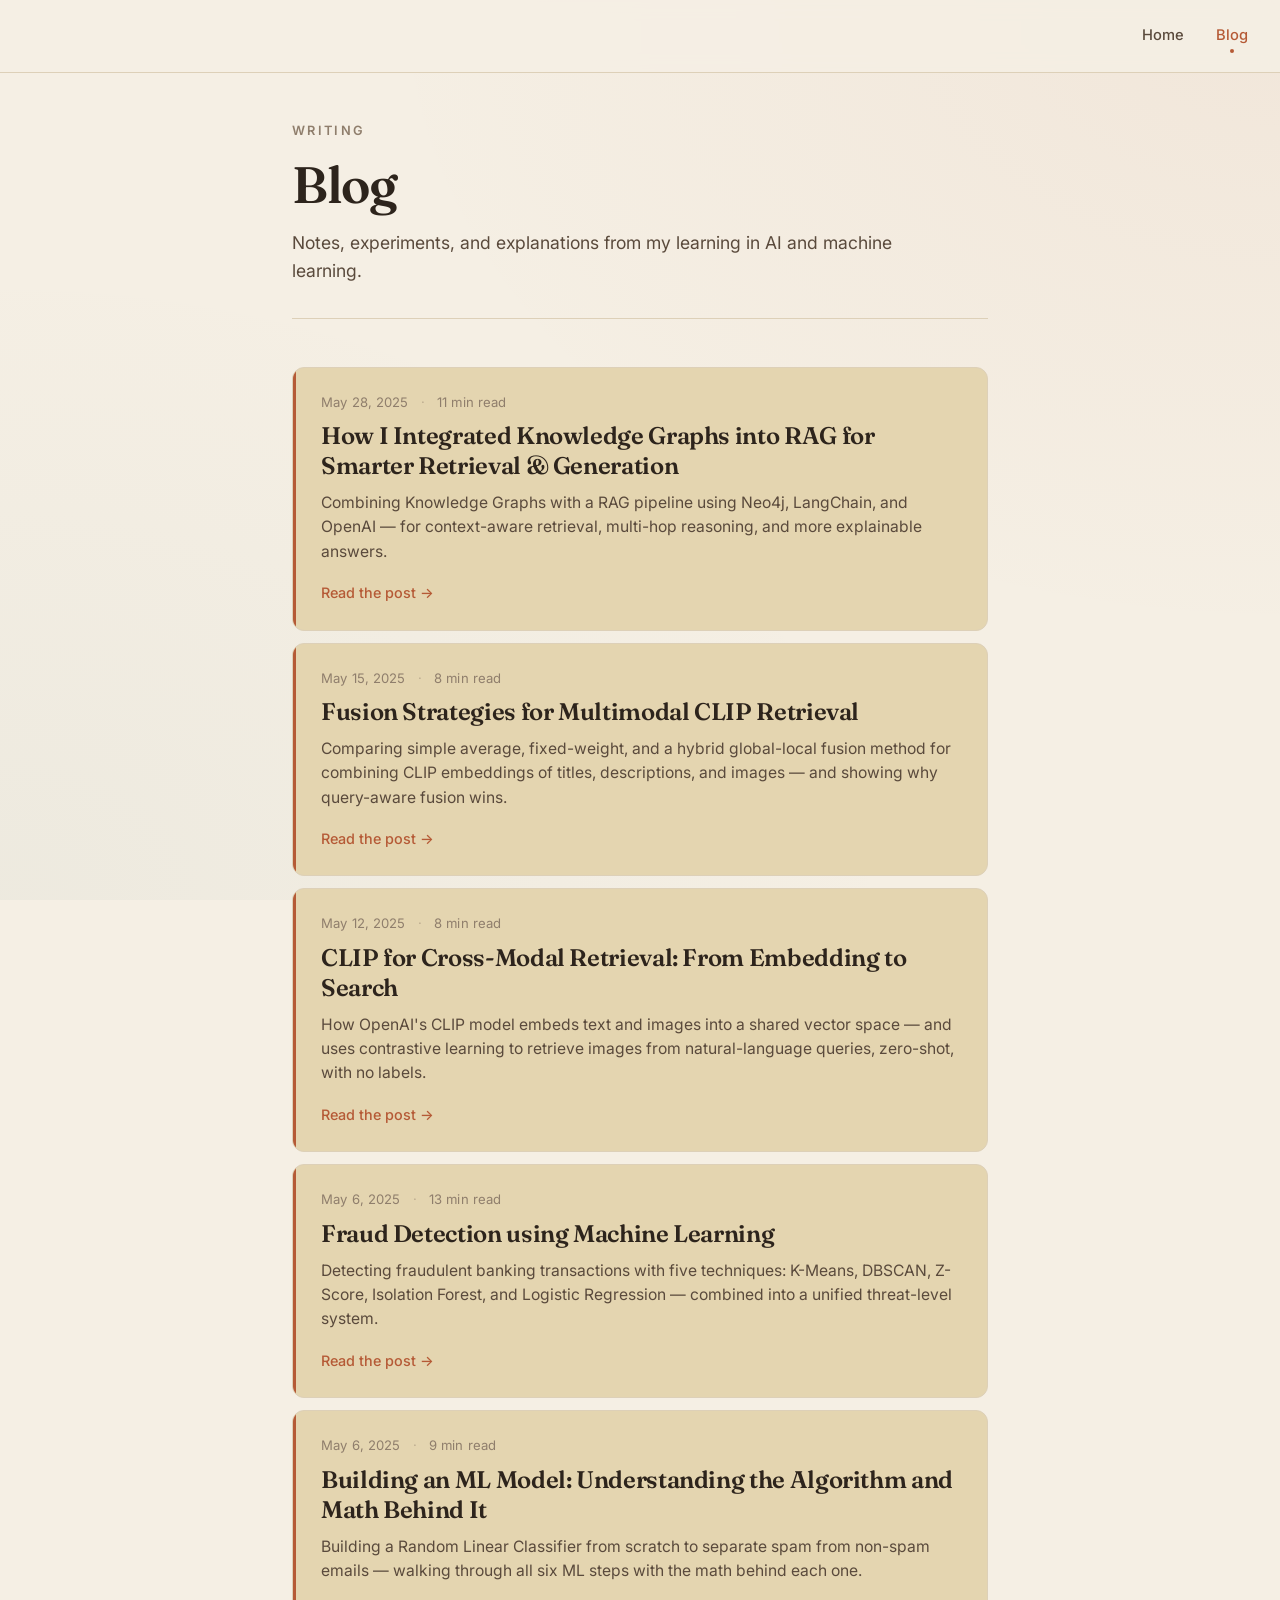
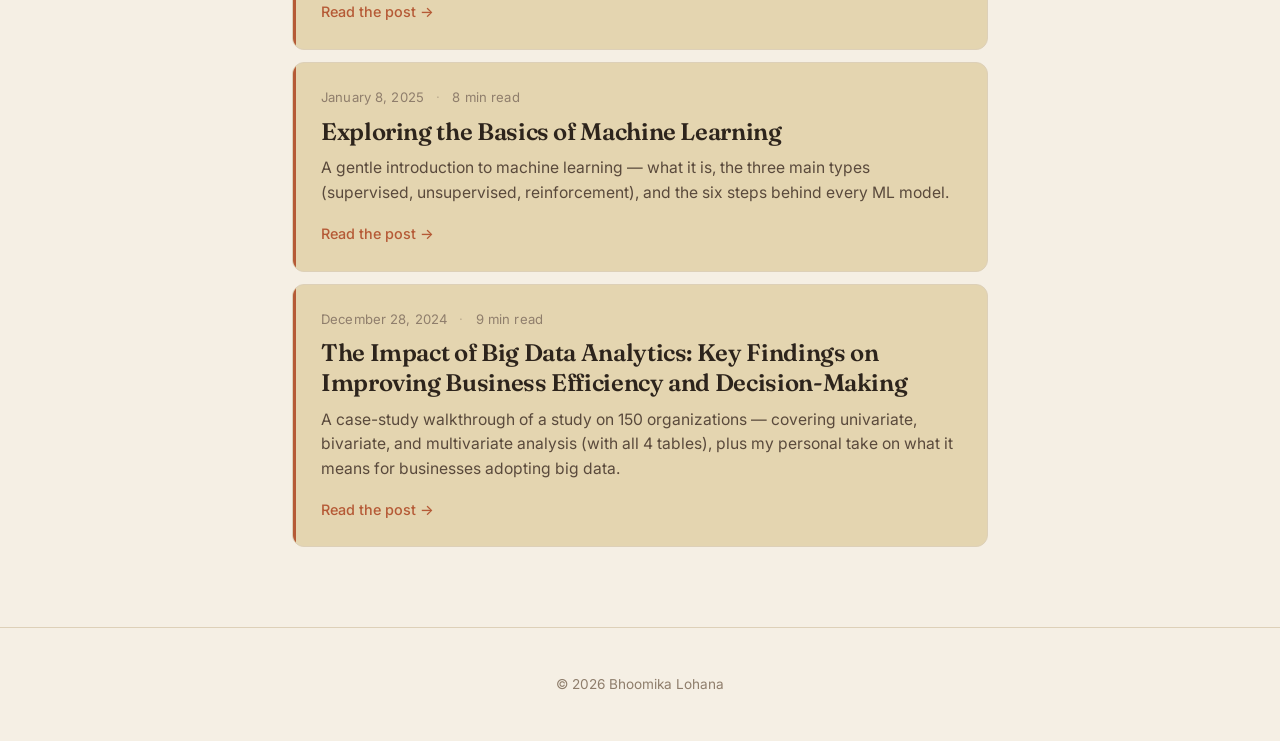
==== commit 275e4444: "Add seventh blog post: The Impact of Big Data Analytics" ====
--- a/blog.html
+++ b/blog.html
@@ -119,6 +119,21 @@
         <span class="post-card-arrow">Read the post →</span>
       </a>
 
+      <a href="/blog/big-data-analytics.html" class="post-card">
+        <div class="post-card-meta">
+          <time datetime="2024-12-28">December 28, 2024</time>
+          <span class="dot">·</span>
+          <span>9 min read</span>
+        </div>
+        <h2 class="post-card-title">The Impact of Big Data Analytics: Key Findings on Improving Business Efficiency and Decision-Making</h2>
+        <p class="post-card-excerpt">
+          A case-study walkthrough of a study on 150 organizations — covering univariate,
+          bivariate, and multivariate analysis (with all 4 tables), plus my personal take
+          on what it means for businesses adopting big data.
+        </p>
+        <span class="post-card-arrow">Read the post →</span>
+      </a>
+
     </section>
   </main>
 
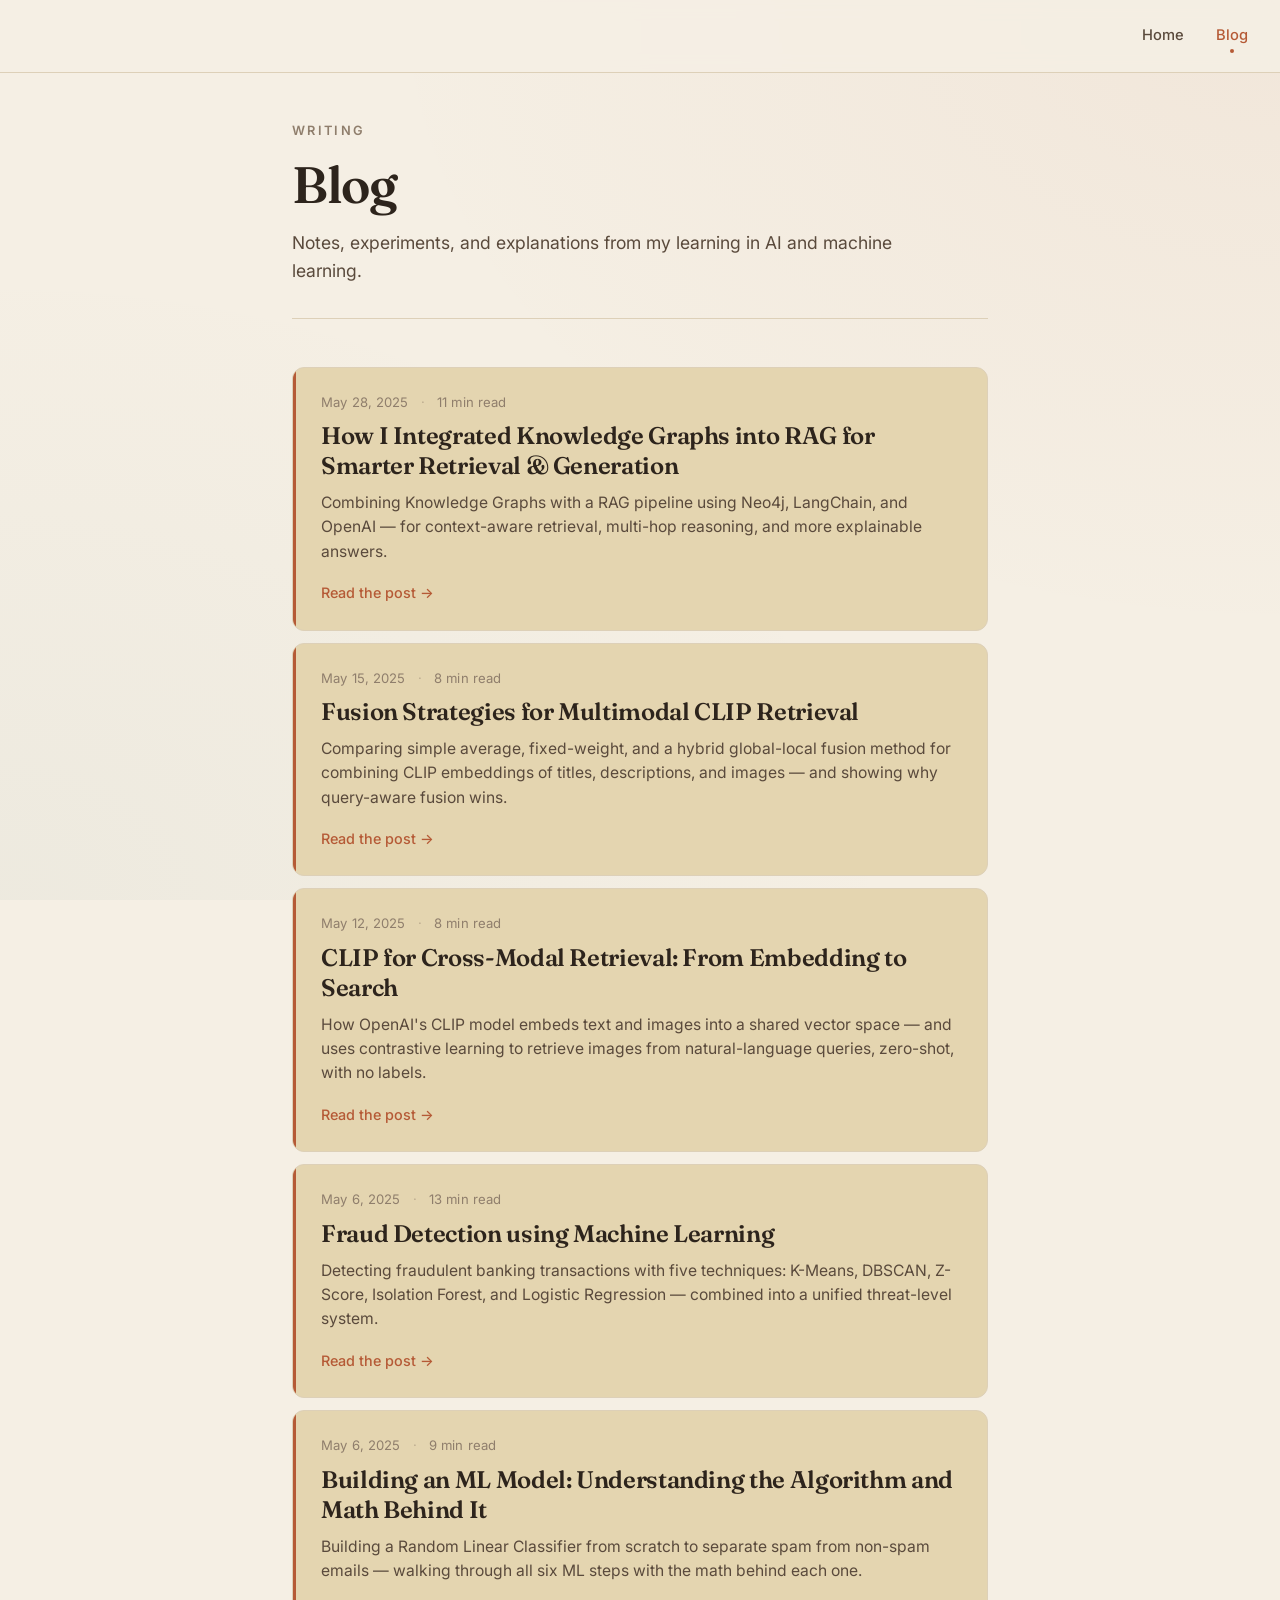
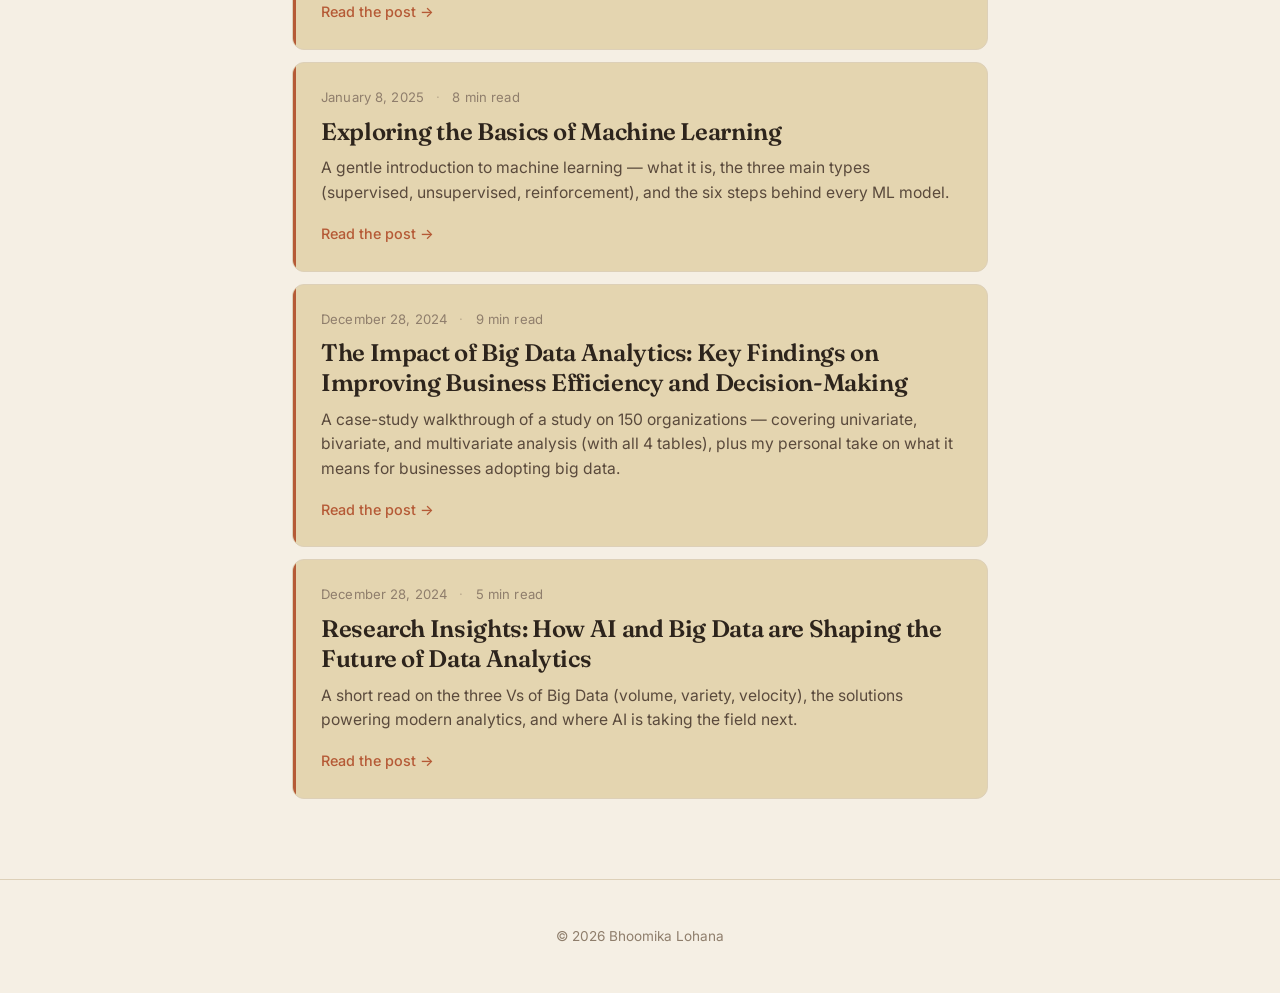
==== commit ed52350d: "Add eighth blog post: How AI and Big Data are Shaping Data Analytics" ====
--- a/blog.html
+++ b/blog.html
@@ -134,6 +134,20 @@
         <span class="post-card-arrow">Read the post →</span>
       </a>
 
+      <a href="/blog/ai-big-data-analytics.html" class="post-card">
+        <div class="post-card-meta">
+          <time datetime="2024-12-28">December 28, 2024</time>
+          <span class="dot">·</span>
+          <span>5 min read</span>
+        </div>
+        <h2 class="post-card-title">Research Insights: How AI and Big Data are Shaping the Future of Data Analytics</h2>
+        <p class="post-card-excerpt">
+          A short read on the three Vs of Big Data (volume, variety, velocity),
+          the solutions powering modern analytics, and where AI is taking the field next.
+        </p>
+        <span class="post-card-arrow">Read the post →</span>
+      </a>
+
     </section>
   </main>
 
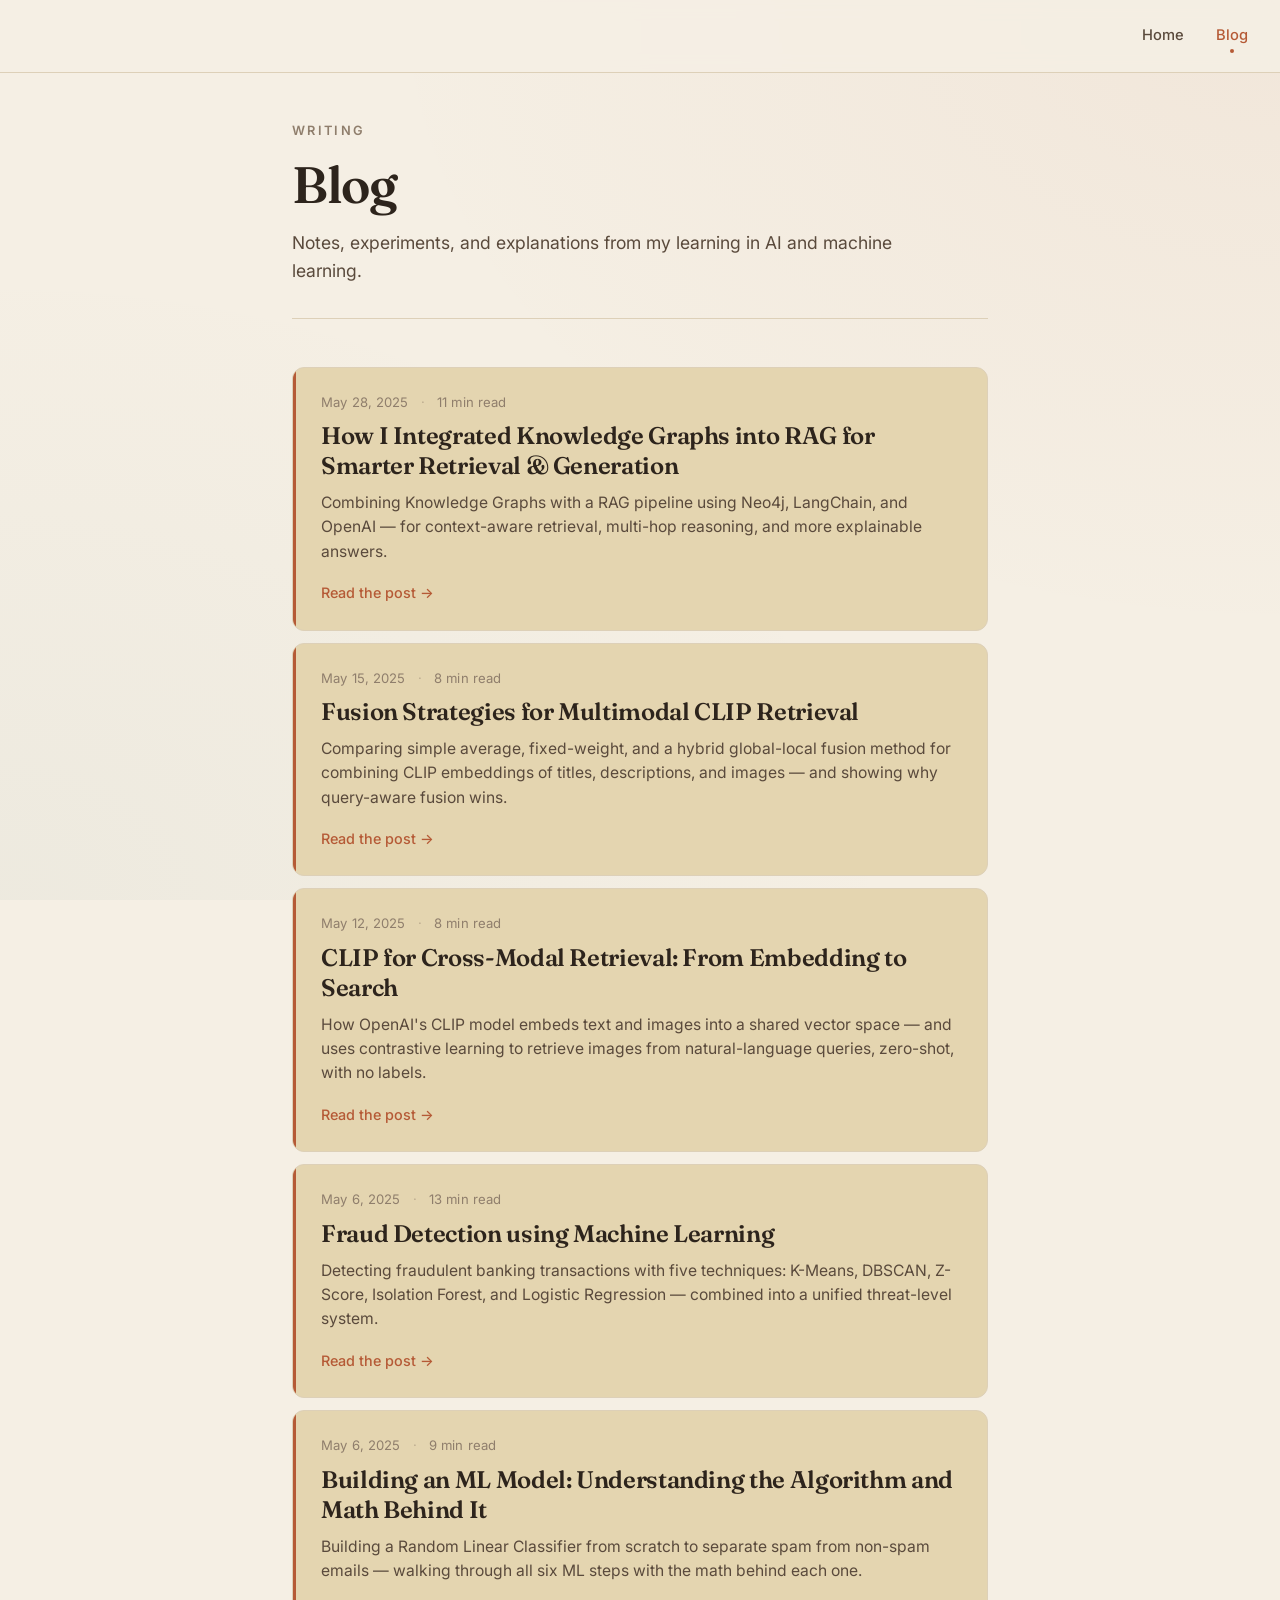
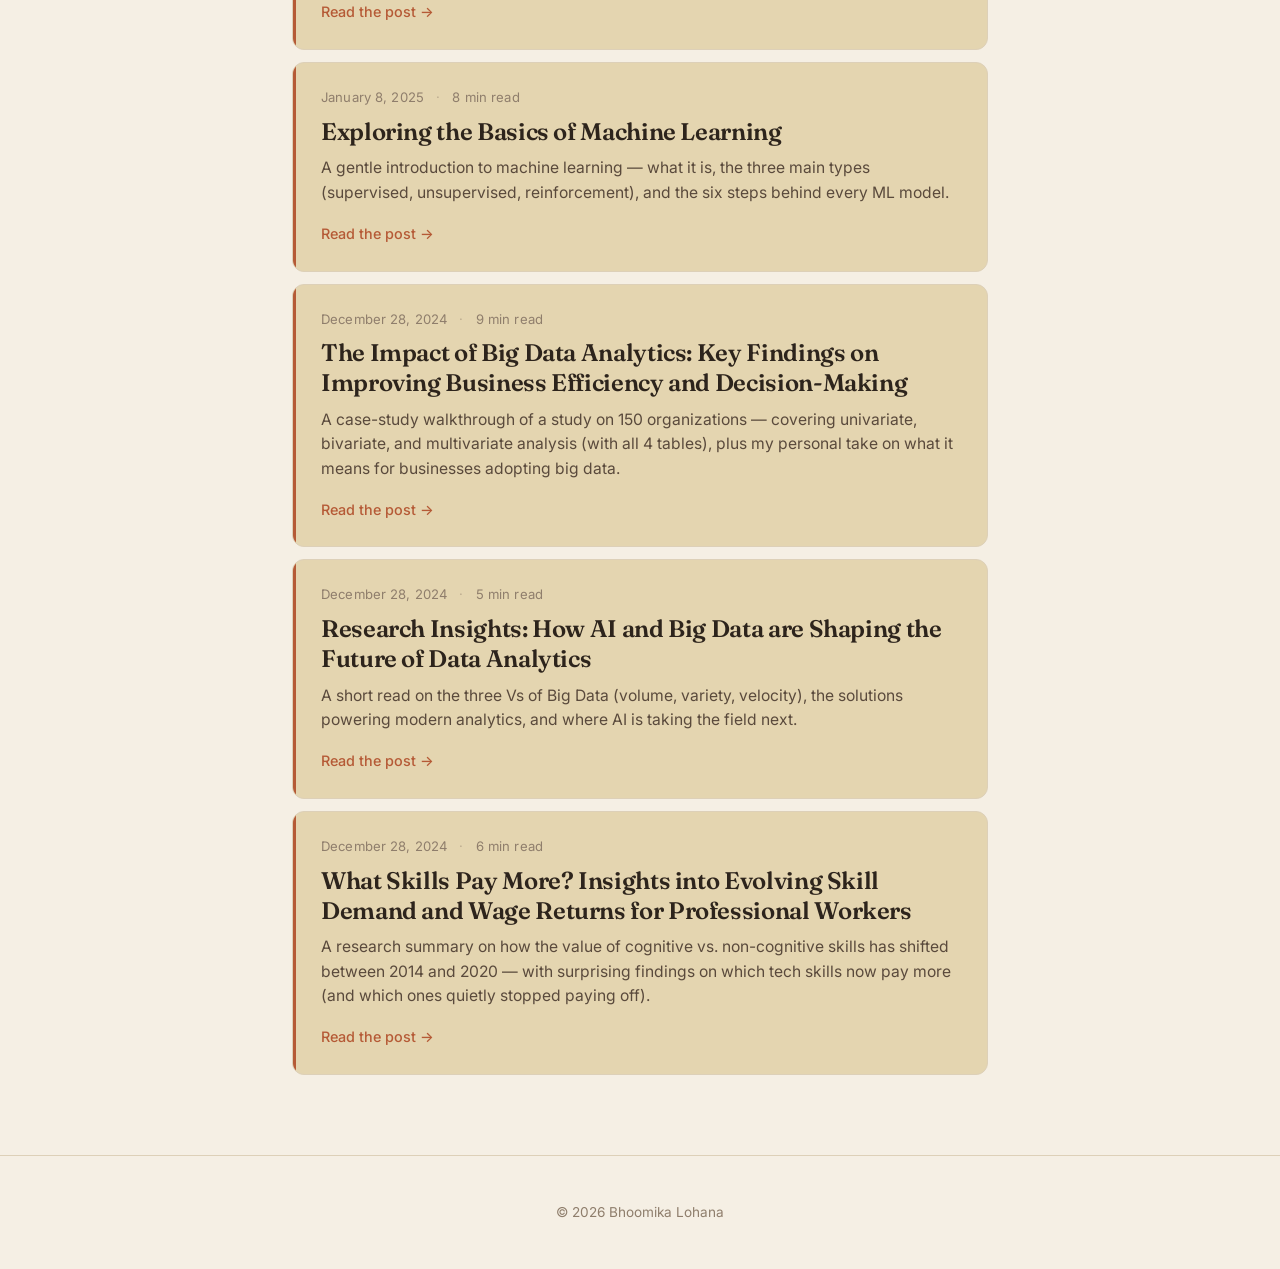
==== commit 5db77f85: "Add ninth blog post: What Skills Pay More?" ====
--- a/blog.html
+++ b/blog.html
@@ -148,6 +148,21 @@
         <span class="post-card-arrow">Read the post →</span>
       </a>
 
+      <a href="/blog/skills-pay-more.html" class="post-card">
+        <div class="post-card-meta">
+          <time datetime="2024-12-28">December 28, 2024</time>
+          <span class="dot">·</span>
+          <span>6 min read</span>
+        </div>
+        <h2 class="post-card-title">What Skills Pay More? Insights into Evolving Skill Demand and Wage Returns for Professional Workers</h2>
+        <p class="post-card-excerpt">
+          A research summary on how the value of cognitive vs. non-cognitive skills
+          has shifted between 2014 and 2020 — with surprising findings on which
+          tech skills now pay more (and which ones quietly stopped paying off).
+        </p>
+        <span class="post-card-arrow">Read the post →</span>
+      </a>
+
     </section>
   </main>
 
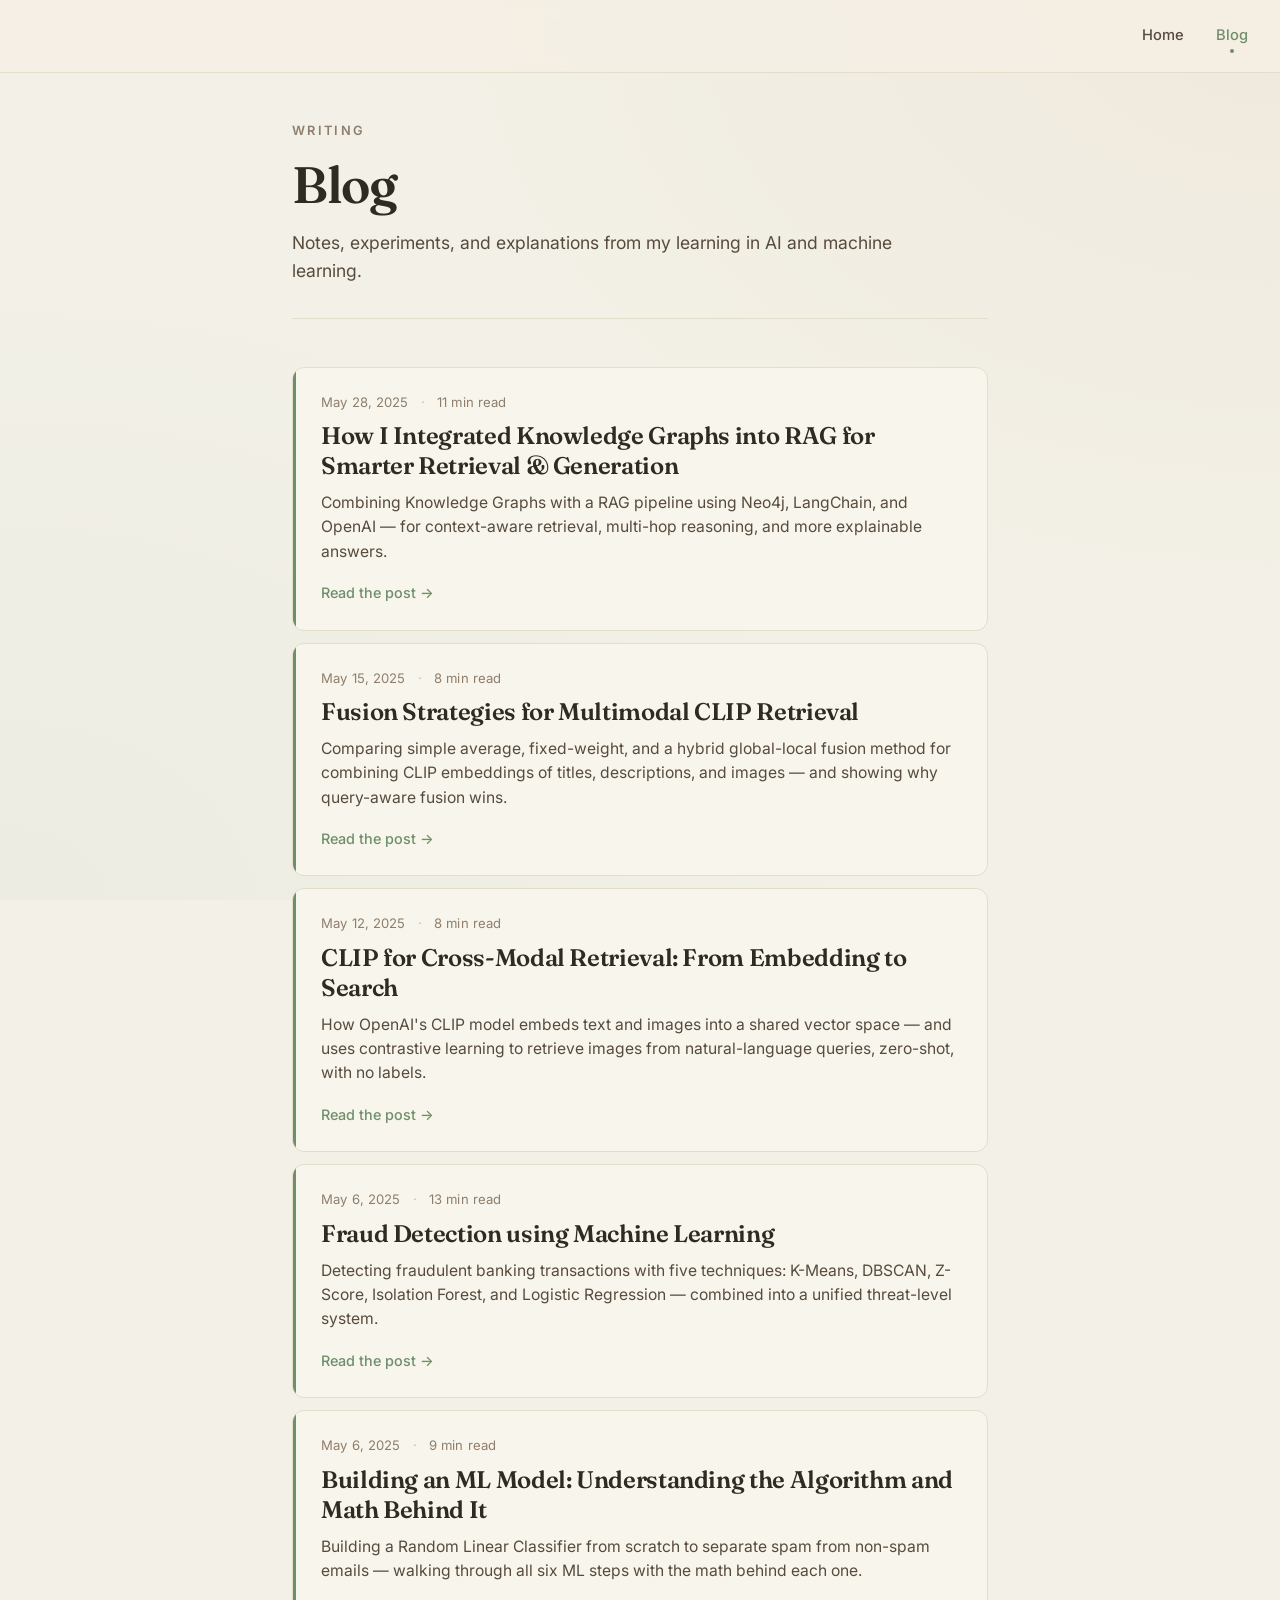
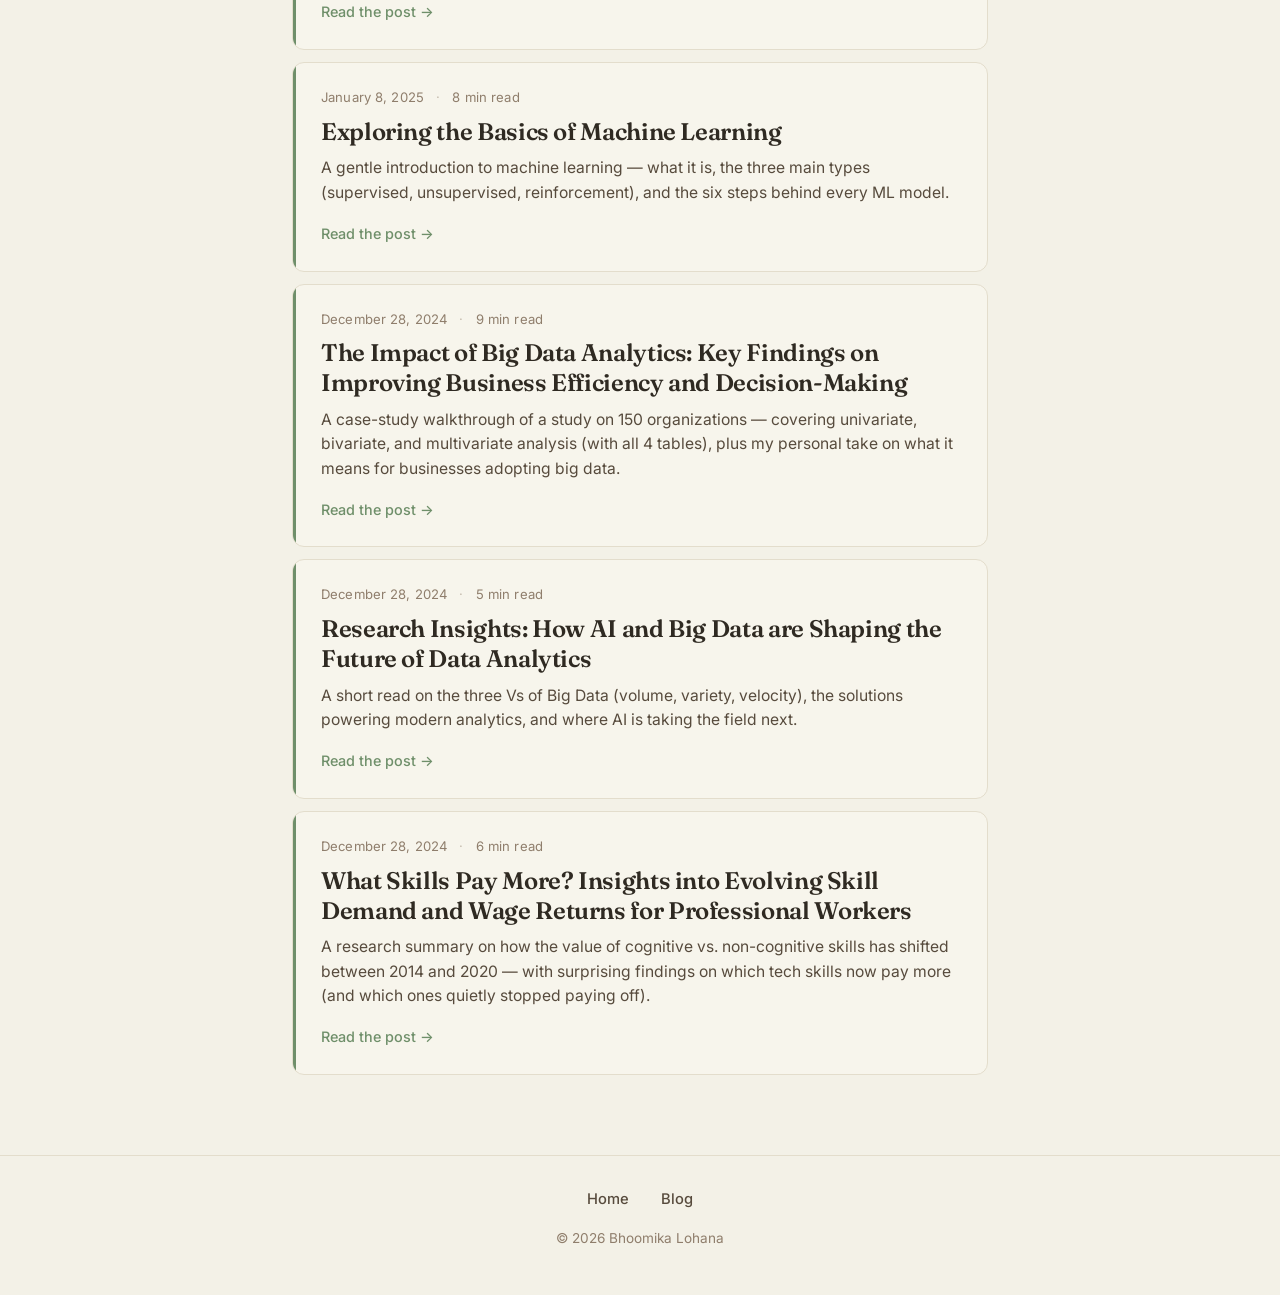
==== commit 535b6923: "Add footer nav links across blog pages Insert the Home/Blog footer link row into blog.html and all n" ====
--- a/blog.html
+++ b/blog.html
@@ -167,6 +167,10 @@
   </main>
 
   <footer class="site-footer">
+    <ul class="footer-links">
+      <li><a href="/">Home</a></li>
+      <li><a href="/blog.html">Blog</a></li>
+    </ul>
     <p>&copy; <span id="year"></span> Bhoomika Lohana</p>
   </footer>
 
--- a/styles.css
+++ b/styles.css
@@ -1,17 +1,17 @@
 :root {
-  /* Warm editorial palette */
-  --cream:       #f5efe4;
-  --cream-deep:  #ece3d3;
-  --cream-card:  #e4d5b0;
-  --ink:         #2d241c;
-  --ink-soft:    #5a4a3c;
+  /* Sage & cream palette */
+  --cream:       #f3f1e7;
+  --cream-deep:  #e9e5d8;
+  --cream-card:  #f7f5ec;
+  --ink:         #2f2a22;
+  --ink-soft:    #574b3d;
   --ink-faint:   #8f7e6c;
-  --line:        #ddd0b8;
-  --terracotta:  #b55a36;
-  --terracotta-soft: #e6a57c;
+  --line:        #e3ddcc;
+  --terracotta:  #6f8f6a;   /* primary accent — sage */
+  --terracotta-soft: #aac2a3;
   --teal:        #5d8680;
-  --gold:        #c99a57;
-  --deep:        #1f1812;
+  --gold:        #9a7a44;
+  --deep:        #1f1c16;
 
   /* Rubik's classic colors */
   --cube-white:  #f4efe1;
@@ -256,6 +256,7 @@
 .link-btn.linkedin { --accent-color: var(--teal); }
 .link-btn.twitter  { --accent-color: var(--terracotta); }
 .link-btn.email    { --accent-color: var(--gold); }
+.link-btn.resume   { --accent-color: #5d7a3a; }
 
 .link-icon {
   width: 30px;
@@ -1204,6 +1205,23 @@
   color: var(--ink-faint);
 }
 
+.footer-links {
+  display: flex;
+  justify-content: center;
+  gap: 2rem;
+  list-style: none;
+  margin: 0 0 1rem;
+  padding: 0;
+  font-size: 0.92rem;
+  font-weight: 500;
+}
+.footer-links a {
+  color: var(--ink-soft);
+  text-decoration: none;
+  transition: color 0.2s;
+}
+.footer-links a:hover { color: var(--terracotta); }
+
 /* ─── Responsive ─────────────────────────────────────── */
 @media (max-width: 900px) {
   .nav { padding: 1rem 1.25rem; }
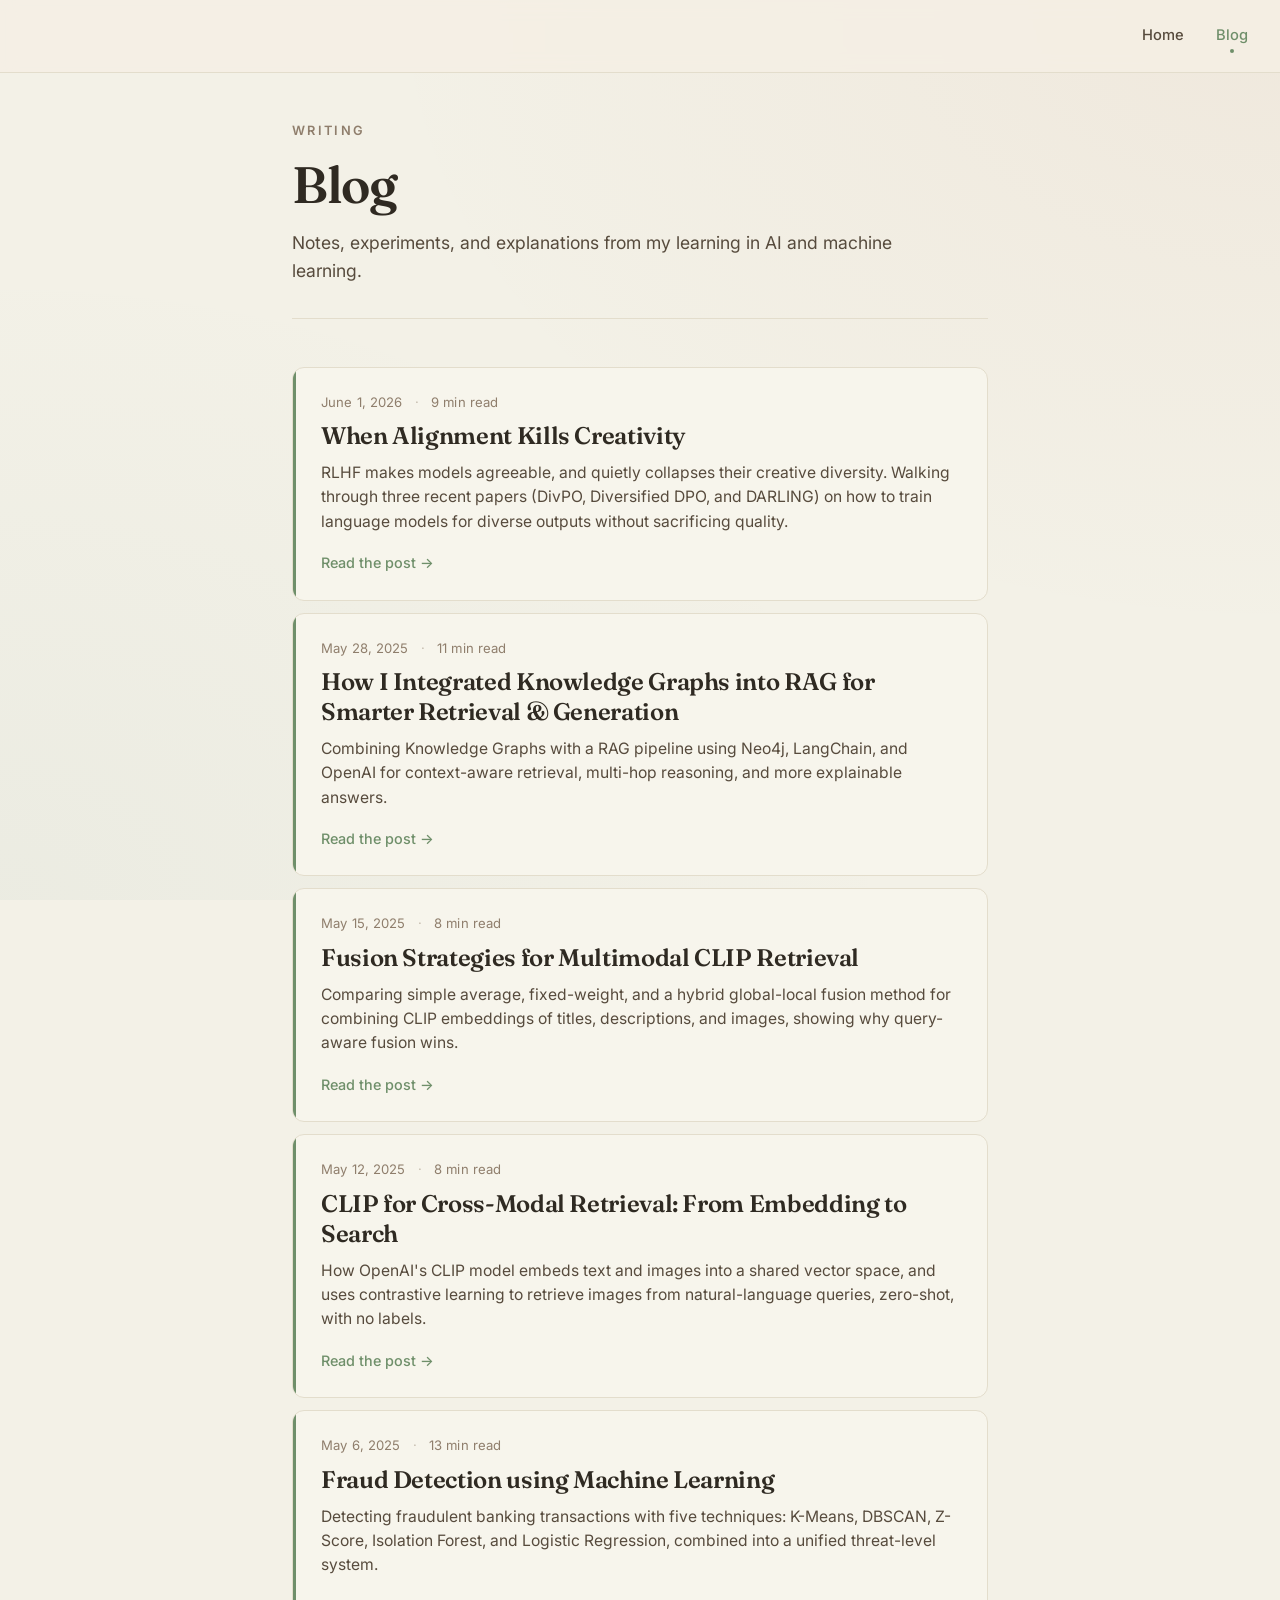
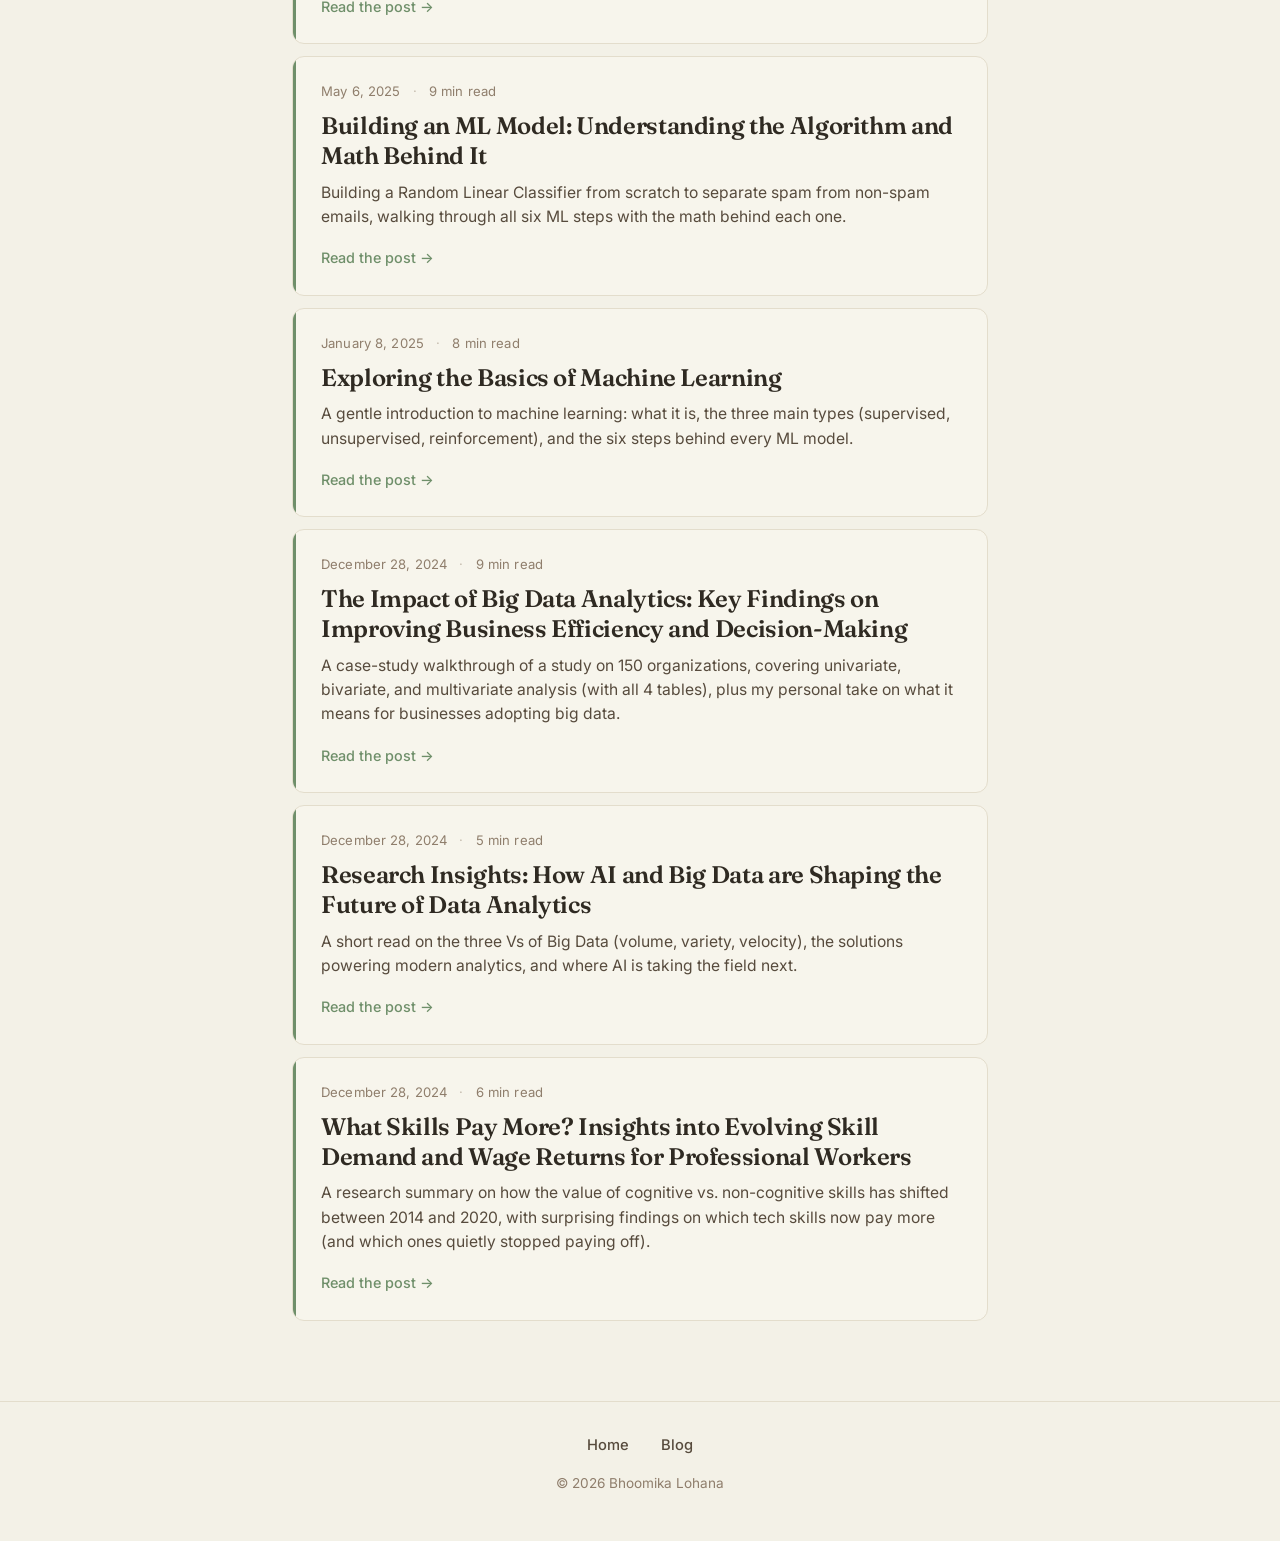
==== commit 9e8ce3dc: "Add "When Alignment Kills Creativity" blog post New post on training language models for output dive" ====
--- a/blog.html
+++ b/blog.html
@@ -32,6 +32,21 @@
 
     <section class="post-list">
 
+      <a href="/blog/when-alignment-kills-creativity.html" class="post-card">
+        <div class="post-card-meta">
+          <time datetime="2026-06-01">June 1, 2026</time>
+          <span class="dot">·</span>
+          <span>9 min read</span>
+        </div>
+        <h2 class="post-card-title">When Alignment Kills Creativity</h2>
+        <p class="post-card-excerpt">
+          RLHF makes models agreeable, and quietly collapses their creative diversity.
+          Walking through three recent papers (DivPO, Diversified DPO, and DARLING) on how
+          to train language models for diverse outputs without sacrificing quality.
+        </p>
+        <span class="post-card-arrow">Read the post →</span>
+      </a>
+
       <a href="/blog/knowledge-graphs-rag.html" class="post-card">
         <div class="post-card-meta">
           <time datetime="2025-05-28">May 28, 2025</time>
@@ -40,7 +55,7 @@
         </div>
         <h2 class="post-card-title">How I Integrated Knowledge Graphs into RAG for Smarter Retrieval &amp; Generation</h2>
         <p class="post-card-excerpt">
-          Combining Knowledge Graphs with a RAG pipeline using Neo4j, LangChain, and OpenAI —
+          Combining Knowledge Graphs with a RAG pipeline using Neo4j, LangChain, and OpenAI
           for context-aware retrieval, multi-hop reasoning, and more explainable answers.
         </p>
         <span class="post-card-arrow">Read the post →</span>
@@ -55,8 +70,8 @@
         <h2 class="post-card-title">Fusion Strategies for Multimodal CLIP Retrieval</h2>
         <p class="post-card-excerpt">
           Comparing simple average, fixed-weight, and a hybrid global-local fusion
-          method for combining CLIP embeddings of titles, descriptions, and images —
-          and showing why query-aware fusion wins.
+          method for combining CLIP embeddings of titles, descriptions, and images,
+          showing why query-aware fusion wins.
         </p>
         <span class="post-card-arrow">Read the post →</span>
       </a>
@@ -69,7 +84,7 @@
         </div>
         <h2 class="post-card-title">CLIP for Cross-Modal Retrieval: From Embedding to Search</h2>
         <p class="post-card-excerpt">
-          How OpenAI's CLIP model embeds text and images into a shared vector space —
+          How OpenAI's CLIP model embeds text and images into a shared vector space,
           and uses contrastive learning to retrieve images from natural-language queries,
           zero-shot, with no labels.
         </p>
@@ -85,7 +100,7 @@
         <h2 class="post-card-title">Fraud Detection using Machine Learning</h2>
         <p class="post-card-excerpt">
           Detecting fraudulent banking transactions with five techniques:
-          K-Means, DBSCAN, Z-Score, Isolation Forest, and Logistic Regression —
+          K-Means, DBSCAN, Z-Score, Isolation Forest, and Logistic Regression,
           combined into a unified threat-level system.
         </p>
         <span class="post-card-arrow">Read the post →</span>
@@ -100,7 +115,7 @@
         <h2 class="post-card-title">Building an ML Model: Understanding the Algorithm and Math Behind It</h2>
         <p class="post-card-excerpt">
           Building a Random Linear Classifier from scratch to separate spam from non-spam
-          emails — walking through all six ML steps with the math behind each one.
+          emails, walking through all six ML steps with the math behind each one.
         </p>
         <span class="post-card-arrow">Read the post →</span>
       </a>
@@ -113,7 +128,7 @@
         </div>
         <h2 class="post-card-title">Exploring the Basics of Machine Learning</h2>
         <p class="post-card-excerpt">
-          A gentle introduction to machine learning — what it is, the three main types
+          A gentle introduction to machine learning: what it is, the three main types
           (supervised, unsupervised, reinforcement), and the six steps behind every ML model.
         </p>
         <span class="post-card-arrow">Read the post →</span>
@@ -127,7 +142,7 @@
         </div>
         <h2 class="post-card-title">The Impact of Big Data Analytics: Key Findings on Improving Business Efficiency and Decision-Making</h2>
         <p class="post-card-excerpt">
-          A case-study walkthrough of a study on 150 organizations — covering univariate,
+          A case-study walkthrough of a study on 150 organizations, covering univariate,
           bivariate, and multivariate analysis (with all 4 tables), plus my personal take
           on what it means for businesses adopting big data.
         </p>
@@ -157,7 +172,7 @@
         <h2 class="post-card-title">What Skills Pay More? Insights into Evolving Skill Demand and Wage Returns for Professional Workers</h2>
         <p class="post-card-excerpt">
           A research summary on how the value of cognitive vs. non-cognitive skills
-          has shifted between 2014 and 2020 — with surprising findings on which
+          has shifted between 2014 and 2020, with surprising findings on which
           tech skills now pay more (and which ones quietly stopped paying off).
         </p>
         <span class="post-card-arrow">Read the post →</span>
@@ -172,10 +187,12 @@
       <li><a href="/blog.html">Blog</a></li>
     </ul>
     <p>&copy; <span id="year"></span> Bhoomika Lohana</p>
+    <p class="visit-counter"><span id="visit-count">&hellip;</span> visitors</p>
   </footer>
 
   <script>
     document.getElementById("year").textContent = new Date().getFullYear();
   </script>
+  <script src="/script.js" defer></script>
 </body>
 </html>
--- a/styles.css
+++ b/styles.css
@@ -887,10 +887,22 @@
   margin: 0 auto;
 }
 
+.post-body mark {
+  background: color-mix(in srgb, var(--cube-blue) 24%, transparent);
+  color: inherit;
+  padding: 0.05em 0.18em;
+  border-radius: 3px;
+}
+
 .post-footer {
   margin-top: 4rem;
   padding-top: 2rem;
   border-top: 1px solid var(--line);
+  display: flex;
+  align-items: center;
+  justify-content: space-between;
+  gap: 1rem;
+  flex-wrap: wrap;
 }
 
 @media (max-width: 600px) {
@@ -1222,6 +1234,62 @@
 }
 .footer-links a:hover { color: var(--terracotta); }
 
+.visit-counter {
+  display: none; /* private — revealed only for the owner via ?stats */
+  margin: 0.5rem 0 0;
+  font-size: 0.8rem;
+  color: var(--ink-faint);
+}
+.visit-counter #visit-count {
+  font-weight: 600;
+  color: var(--ink-soft);
+  font-variant-numeric: tabular-nums;
+}
+
+/* ─── Post like button ───────────────────────────────── */
+.like-btn {
+  display: inline-flex;
+  align-items: center;
+  gap: 0.45rem;
+  background: var(--cream-card);
+  border: 1px solid var(--line);
+  border-radius: 999px;
+  padding: 0.45rem 0.95rem;
+  font-family: var(--sans);
+  font-size: 0.9rem;
+  font-weight: 500;
+  color: var(--ink-faint);
+  cursor: pointer;
+  transition: color 0.2s, border-color 0.2s, background 0.2s, transform 0.15s;
+}
+.like-btn:hover {
+  border-color: #c25b4a;
+  color: #c25b4a;
+  transform: translateY(-1px);
+}
+.like-btn .like-icon {
+  width: 16px;
+  height: 16px;
+  fill: none;
+  stroke: currentColor;
+  stroke-width: 2;
+  transition: fill 0.2s, transform 0.2s;
+}
+.like-btn.liked {
+  color: #c25b4a;
+  border-color: #c25b4a;
+}
+.like-btn.liked .like-icon {
+  fill: currentColor;
+  animation: like-pop 0.3s ease;
+}
+.like-btn .like-count { font-variant-numeric: tabular-nums; }
+@keyframes like-pop {
+  0%   { transform: scale(1); }
+  40%  { transform: scale(1.35); }
+  100% { transform: scale(1); }
+}
+
 /* ─── Responsive ─────────────────────────────────────── */
 @media (max-width: 900px) {
   .nav { padding: 1rem 1.25rem; }
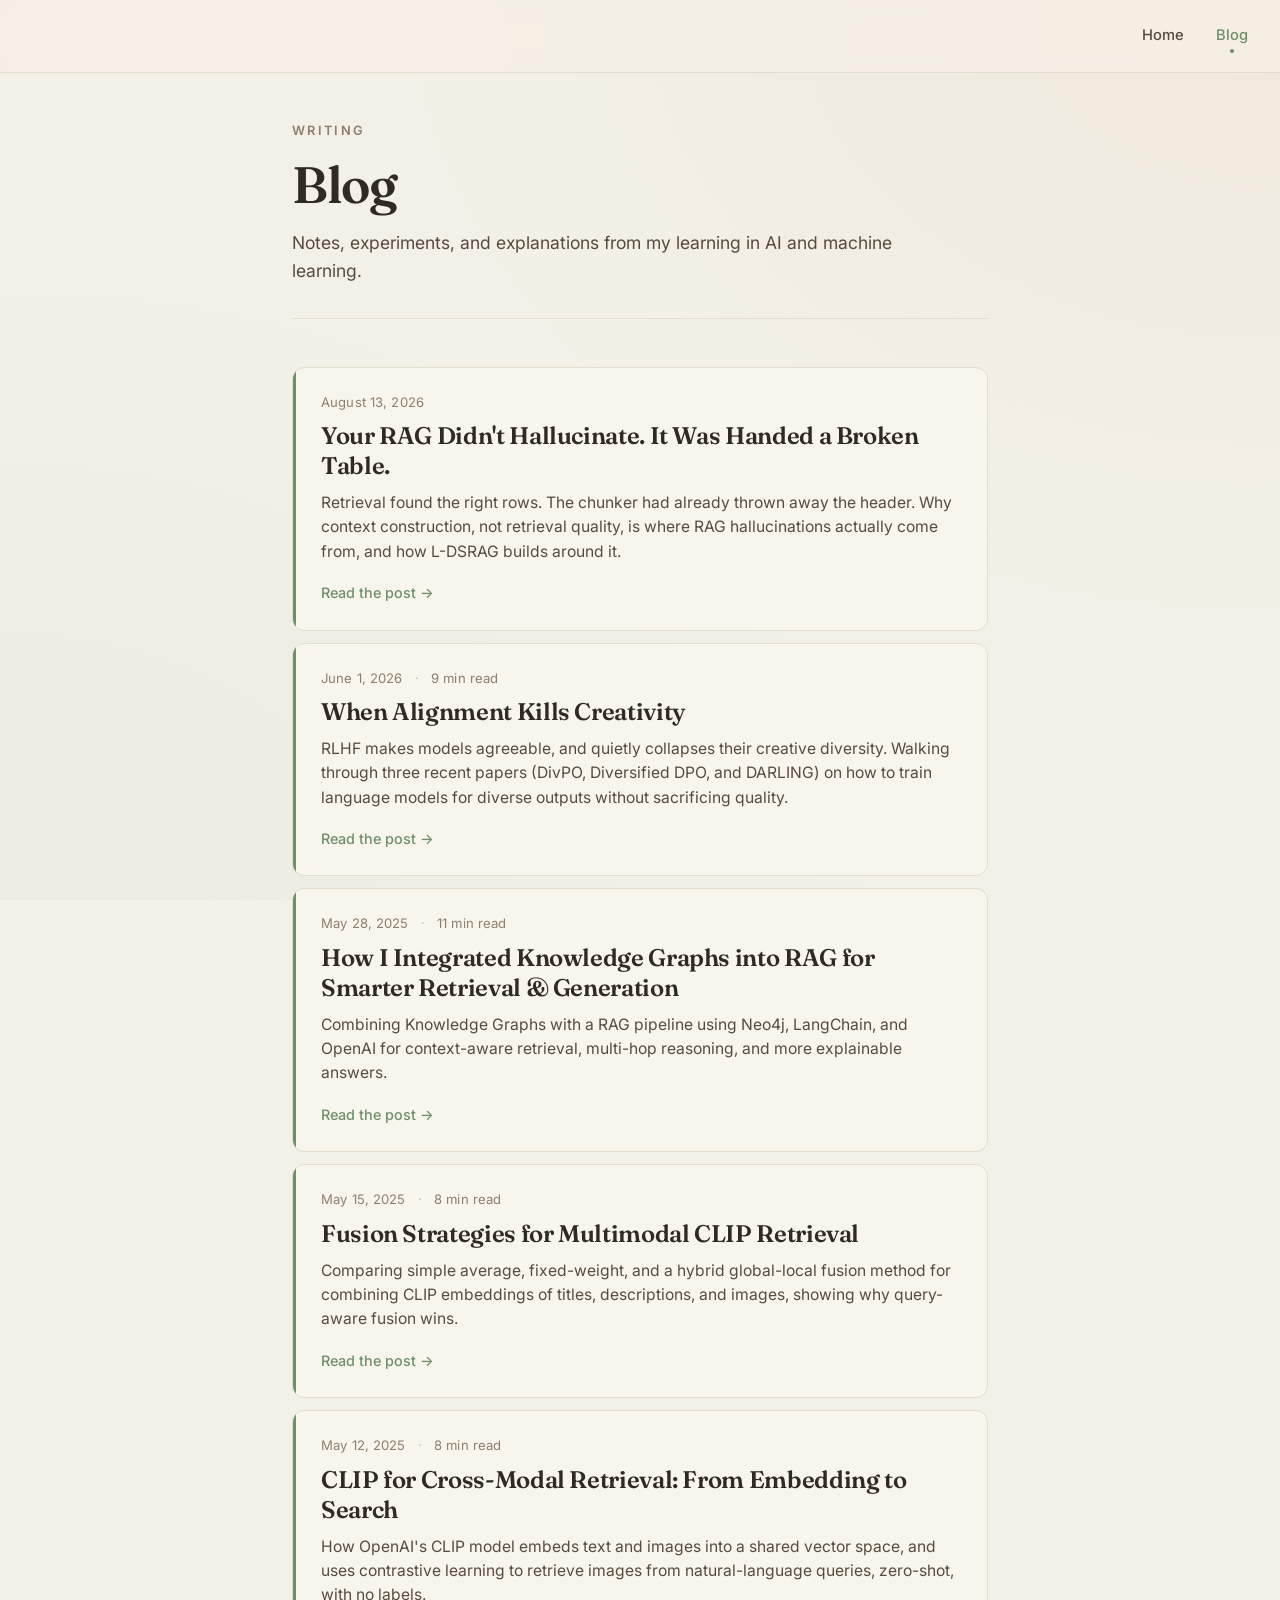
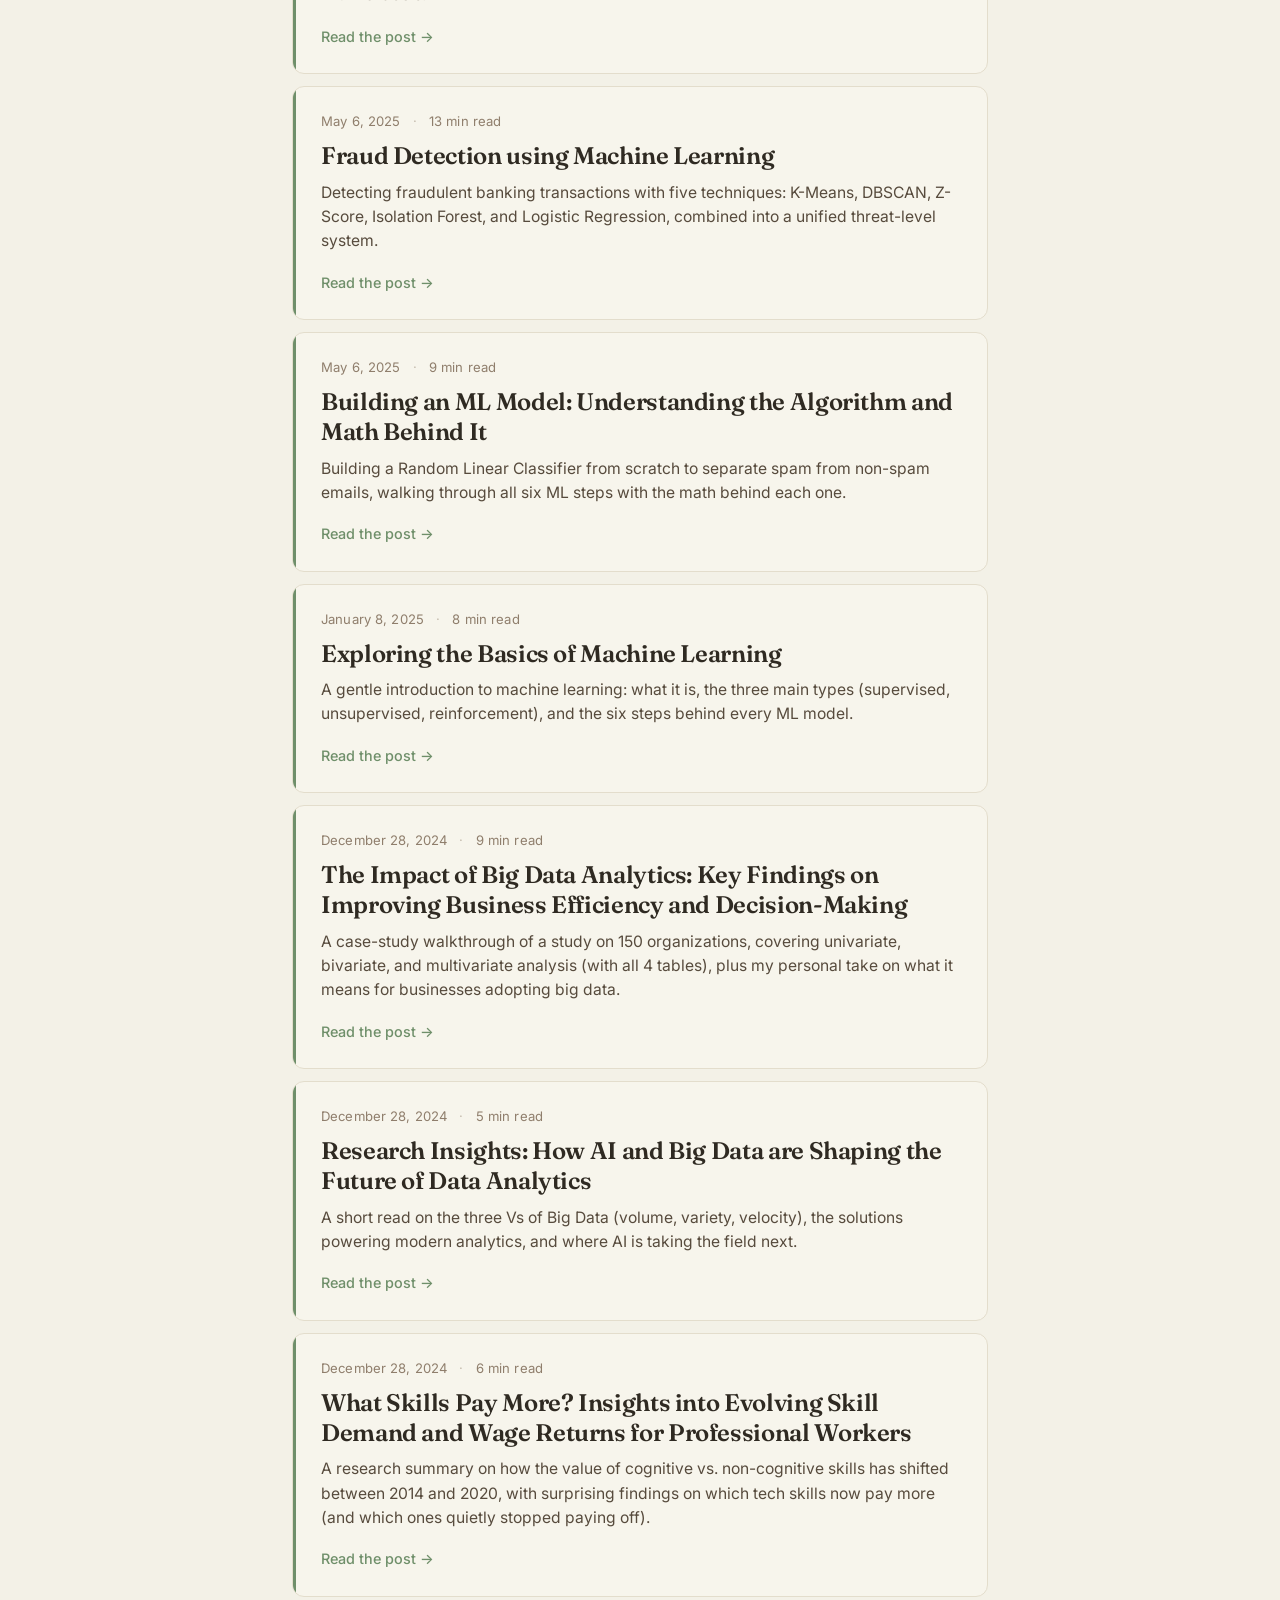
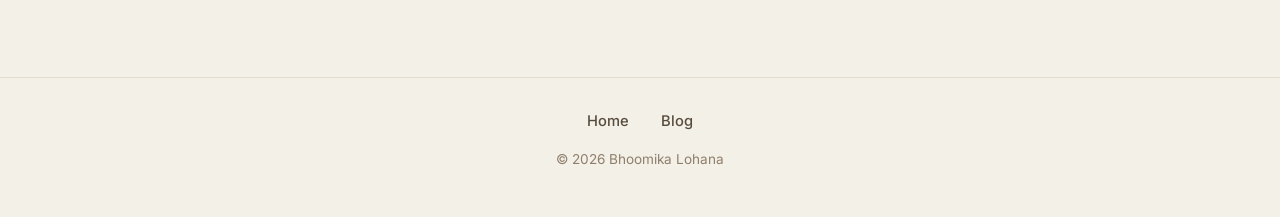
==== commit 64a0f231: "Add "Your RAG Didn't Hallucinate. It Was Handed a Broken Table." blog post New post on context const" ====
--- a/blog.html
+++ b/blog.html
@@ -32,6 +32,19 @@
 
     <section class="post-list">
 
+      <a href="/blog/your-rag-didnt-hallucinate.html" class="post-card">
+        <div class="post-card-meta">
+          <time datetime="2026-08-13">August 13, 2026</time>
+        </div>
+        <h2 class="post-card-title">Your RAG Didn't Hallucinate. It Was Handed a Broken Table.</h2>
+        <p class="post-card-excerpt">
+          Retrieval found the right rows. The chunker had already thrown away the header.
+          Why context construction, not retrieval quality, is where RAG hallucinations
+          actually come from, and how L-DSRAG builds around it.
+        </p>
+        <span class="post-card-arrow">Read the post →</span>
+      </a>
+
       <a href="/blog/when-alignment-kills-creativity.html" class="post-card">
         <div class="post-card-meta">
           <time datetime="2026-06-01">June 1, 2026</time>
--- a/styles.css
+++ b/styles.css
@@ -13,15 +13,9 @@
   --gold:        #9a7a44;
   --deep:        #1f1c16;
 
-  /* Rubik's classic colors */
-  --cube-white:  #f4efe1;
-  --cube-yellow: #e9c85a;
-  --cube-red:    #c0432a;
-  --cube-orange: #d87a2e;
-  --cube-blue:   #2c6e8a;
-  --cube-green:  #4a7a4c;
-
-  --serif: "Fraunces", Georgia, serif;
+  --cube-blue:   #2c6e8a; /* used in post-body mark highlight */
+
+--serif: "Fraunces", Georgia, serif;
   --sans:  "Inter", -apple-system, BlinkMacSystemFont, sans-serif;
 }
 
@@ -128,20 +122,15 @@
 
 /* ─── Hero ───────────────────────────────────────────── */
 .hero {
-  max-width: 1240px;
+  max-width: 860px;
   margin: 0 auto;
   padding: 4rem 2rem 5rem;
-  display: grid;
-  grid-template-columns: 1.1fr 1fr;
-  gap: 4rem;
-  align-items: center;
 }
 
 .eyebrow {
   font-family: var(--sans);
   font-size: 1rem;
-  letter-spacing: 0.18em;
-  text-transform: uppercase;
+  letter-spacing: 0.02em;
   color: var(--ink);
   font-weight: 700;
   margin: 0 0 1.5rem;
@@ -165,6 +154,17 @@
 }
 
 .simple-section { margin-top: 2rem; }
+
+.section-view-all {
+  font-family: var(--sans);
+  font-size: 0.82rem;
+  font-weight: 500;
+  color: var(--terracotta);
+  float: right;
+  margin-top: 0.15rem;
+  transition: opacity 0.2s;
+}
+.section-view-all:hover { opacity: 0.75; }
 
 .simple-section h2 {
   font-family: var(--serif);
@@ -233,23 +233,10 @@
   transition: width 0.4s cubic-bezier(0.4, 0, 0.2, 1), opacity 0.4s ease;
   opacity: 1;
 }
-.link-btn::after {
-  content: "";
-  position: absolute;
-  inset: 0;
-  background: var(--accent-color);
-  opacity: 0;
-  transition: opacity 0.3s ease;
-  pointer-events: none;
-}
-
 .link-btn:hover {
   transform: translateY(-2px);
-  border-color: var(--accent-color);
   box-shadow: 0 12px 28px rgba(45, 36, 28, 0.10);
 }
-.link-btn:hover::before { width: 100%; opacity: 0.08; }
-.link-btn:hover::after  { opacity: 0.04; }
 
 /* Per-platform accent colors */
 .link-btn.github   { --accent-color: #2d241c; }
@@ -273,11 +260,6 @@
   transition: background 0.25s ease, transform 0.25s ease;
 }
 
-.link-btn:hover .link-icon {
-  background: var(--accent-color);
-  color: var(--cream);
-  transform: rotate(-4deg) scale(1.05);
-}
 
 .link-icon svg {
   width: 15px;
@@ -320,11 +302,6 @@
   z-index: 1;
 }
 
-.link-btn:hover .link-arrow {
-  transform: translate(3px, -3px);
-  color: var(--accent-color);
-  opacity: 1;
-}
 
 @media (max-width: 900px) {
   .link-buttons { grid-template-columns: repeat(2, 1fr); }
@@ -384,27 +361,14 @@
   transition: width 0.4s cubic-bezier(0.4, 0, 0.2, 1), opacity 0.4s ease;
   opacity: 1;
 }
-.research-btn::after {
-  content: "";
-  position: absolute;
-  inset: 0;
-  background: var(--accent-color);
-  opacity: 0;
-  transition: opacity 0.3s ease;
-  pointer-events: none;
-}
-
 .research-btn:hover {
   transform: translateY(-2px);
-  border-color: var(--accent-color);
   box-shadow: 0 12px 28px rgba(45, 36, 28, 0.10);
 }
-.research-btn:hover::before { width: 100%; opacity: 0.08; }
-.research-btn:hover::after  { opacity: 0.04; }
 
 .research-btn.arxiv   { --accent-color: var(--terracotta); }
-.research-btn.patent  { --accent-color: var(--teal); }
-.research-btn.dataset { --accent-color: #5d7a3a; }
+.research-btn.patent  { --accent-color: var(--terracotta); }
+.research-btn.dataset { --accent-color: var(--terracotta); }
 
 .research-btn .research-icon {
   width: 32px;
@@ -422,11 +386,6 @@
   margin-top: 2px;
 }
 
-.research-btn:hover .research-icon {
-  background: var(--accent-color);
-  color: var(--cream);
-  transform: rotate(-4deg) scale(1.05);
-}
 
 .research-btn .research-icon svg {
   width: 16px;
@@ -488,11 +447,6 @@
   flex-shrink: 0;
 }
 
-.research-btn:hover .research-arrow {
-  transform: translate(3px, -3px);
-  color: var(--accent-color);
-  opacity: 1;
-}
 
 @media (max-width: 600px) {
   .content-section { padding: 1.5rem 1.25rem 3rem; }
@@ -555,7 +509,7 @@
   text-decoration: none !important;
   position: relative;
   overflow: hidden;
-  transition: transform 0.25s ease, box-shadow 0.25s ease, border-color 0.25s ease;
+  transition: transform 0.25s ease, box-shadow 0.25s ease;
 }
 
 .post-card::before {
@@ -564,17 +518,11 @@
   left: 0; top: 0; bottom: 0;
   width: 3px;
   background: var(--terracotta);
-  transition: width 0.4s cubic-bezier(0.4, 0, 0.2, 1), opacity 0.4s ease;
 }
 
 .post-card:hover {
   transform: translateY(-3px);
-  border-color: var(--terracotta);
   box-shadow: 0 12px 28px rgba(45, 36, 28, 0.08);
-}
-.post-card:hover::before {
-  width: 100%;
-  opacity: 0.06;
 }
 
 .post-card-meta {
@@ -912,200 +860,6 @@
   .post-card-title { font-size: 1.3rem; }
 }
 
-/* ─── Hero visual / threads ──────────────────────────── */
-.hero-visual {
-  position: relative;
-  width: 100%;
-  max-width: 400px;
-  height: 260px;
-  margin-left: auto;
-  perspective: 1200px;
-  align-self: start;
-  margin-top: 0.5rem;
-}
-.threads {
-  position: absolute;
-  inset: 0;
-  opacity: 0.55;
-  filter: blur(0.3px);
-}
-.threads svg { width: 100%; height: 100%; }
-
-/* ─── Rubik's cube ───────────────────────────────────── */
-.cube-stage {
-  position: absolute;
-  inset: 0;
-  display: flex;
-  flex-direction: column;
-  align-items: center;
-  justify-content: center;
-  transform-style: preserve-3d;
-}
-
-.cube-halo {
-  position: absolute;
-  top: 50%;
-  left: 50%;
-  width: 220px;
-  height: 220px;
-  transform: translate(-50%, -50%);
-  border-radius: 50%;
-  background: radial-gradient(circle,
-    rgba(245, 239, 228, 0.95) 0%,
-    rgba(245, 239, 228, 0.6) 45%,
-    transparent 70%);
-  box-shadow:
-    inset 0 0 60px rgba(181, 90, 54, 0.08),
-    0 20px 60px rgba(45, 36, 28, 0.12);
-  z-index: 0;
-  pointer-events: none;
-}
-
-.cube {
-  --size: 180px;
-  position: relative;
-  width: var(--size);
-  height: var(--size);
-  transform-style: preserve-3d;
-  animation: cube-spin 6s linear infinite;
-  z-index: 2;
-}
-
-@keyframes cube-spin {
-  0%   { transform: rotateX(-20deg) rotateY(0deg)   rotateZ(0deg); }
-  50%  { transform: rotateX(-20deg) rotateY(180deg) rotateZ(5deg); }
-  100% { transform: rotateX(-20deg) rotateY(360deg) rotateZ(0deg); }
-}
-
-.face {
-  position: absolute;
-  width: var(--size);
-  height: var(--size);
-  display: grid;
-  grid-template-columns: repeat(3, 1fr);
-  grid-template-rows:    repeat(3, 1fr);
-  gap: 3px;
-  padding: 4px;
-  background: #1a140f;
-  border-radius: 10px;
-  box-shadow: inset 0 0 8px rgba(0,0,0,0.5);
-}
-
-.face.front  { transform: translateZ(calc(var(--size) / 2)); }
-.face.back   { transform: rotateY(180deg) translateZ(calc(var(--size) / 2)); }
-.face.right  { transform: rotateY(90deg)  translateZ(calc(var(--size) / 2)); }
-.face.left   { transform: rotateY(-90deg) translateZ(calc(var(--size) / 2)); }
-.face.top    { transform: rotateX(90deg)  translateZ(calc(var(--size) / 2)); }
-.face.bottom { transform: rotateX(-90deg) translateZ(calc(var(--size) / 2)); }
-
-.st {
-  border-radius: 6px;
-  box-shadow:
-    inset 0 2px 4px rgba(255,255,255,0.25),
-    inset 0 -2px 4px rgba(0,0,0,0.2);
-  animation: scramble 5s steps(1, end) infinite;
-}
-
-/* Solved-state colors per face */
-.face.front  .st { background: var(--cube-red); }
-.face.back   .st { background: var(--cube-orange); }
-.face.right  .st { background: var(--cube-blue); }
-.face.left   .st { background: var(--cube-green); }
-.face.top    .st { background: var(--cube-white); }
-.face.bottom .st { background: var(--cube-yellow); }
-
-/* Staggered scramble delays — each sticker goes through other colors then returns */
-.face .s1 { animation-delay: 0.0s; }
-.face .s2 { animation-delay: 0.15s; }
-.face .s3 { animation-delay: 0.3s; }
-.face .s4 { animation-delay: 0.45s; }
-.face .s5 { animation-delay: 0.6s; }
-.face .s6 { animation-delay: 0.75s; }
-.face .s7 { animation-delay: 0.9s; }
-.face .s8 { animation-delay: 1.05s; }
-.face .s9 { animation-delay: 1.2s; }
-
-/* Each face scrambles through a different color cycle, returning to solved */
-.face.front  .st { animation-name: scramble-red; }
-.face.back   .st { animation-name: scramble-orange; }
-.face.right  .st { animation-name: scramble-blue; }
-.face.left   .st { animation-name: scramble-green; }
-.face.top    .st { animation-name: scramble-white; }
-.face.bottom .st { animation-name: scramble-yellow; }
-
-/* Messy for ~70% of the cycle, then SNAP to solved and hold */
-@keyframes scramble-red {
-  0%   { background: var(--cube-blue); }
-  10%  { background: var(--cube-yellow); }
-  20%  { background: var(--cube-green); }
-  30%  { background: var(--cube-white); }
-  40%  { background: var(--cube-orange); }
-  50%  { background: var(--cube-blue); }
-  60%  { background: var(--cube-green); }
-  70%, 100% { background: var(--cube-red); }   /* solved, held */
-}
-@keyframes scramble-orange {
-  0%   { background: var(--cube-green); }
-  10%  { background: var(--cube-white); }
-  20%  { background: var(--cube-blue); }
-  30%  { background: var(--cube-red); }
-  40%  { background: var(--cube-yellow); }
-  50%  { background: var(--cube-green); }
-  60%  { background: var(--cube-blue); }
-  70%, 100% { background: var(--cube-orange); }
-}
-@keyframes scramble-blue {
-  0%   { background: var(--cube-red); }
-  10%  { background: var(--cube-green); }
-  20%  { background: var(--cube-white); }
-  30%  { background: var(--cube-orange); }
-  40%  { background: var(--cube-yellow); }
-  50%  { background: var(--cube-red); }
-  60%  { background: var(--cube-white); }
-  70%, 100% { background: var(--cube-blue); }
-}
-@keyframes scramble-green {
-  0%   { background: var(--cube-yellow); }
-  10%  { background: var(--cube-red); }
-  20%  { background: var(--cube-orange); }
-  30%  { background: var(--cube-blue); }
-  40%  { background: var(--cube-white); }
-  50%  { background: var(--cube-yellow); }
-  60%  { background: var(--cube-red); }
-  70%, 100% { background: var(--cube-green); }
-}
-@keyframes scramble-white {
-  0%   { background: var(--cube-orange); }
-  10%  { background: var(--cube-blue); }
-  20%  { background: var(--cube-red); }
-  30%  { background: var(--cube-yellow); }
-  40%  { background: var(--cube-green); }
-  50%  { background: var(--cube-orange); }
-  60%  { background: var(--cube-blue); }
-  70%, 100% { background: var(--cube-white); }
-}
-@keyframes scramble-yellow {
-  0%   { background: var(--cube-white); }
-  10%  { background: var(--cube-orange); }
-  20%  { background: var(--cube-red); }
-  30%  { background: var(--cube-green); }
-  40%  { background: var(--cube-blue); }
-  50%  { background: var(--cube-white); }
-  60%  { background: var(--cube-orange); }
-  70%, 100% { background: var(--cube-yellow); }
-}
-
-.cube-caption {
-  position: absolute;
-  bottom: 8%;
-  font-family: var(--serif);
-  font-style: italic;
-  font-size: 0.95rem;
-  color: var(--ink-soft);
-  letter-spacing: 0.01em;
-  transition: opacity 0.3s ease;
-  z-index: 3;
-}
 
 /* ─── Featured articles ──────────────────────────────── */
 .featured {
@@ -1294,12 +1048,6 @@
 @media (max-width: 900px) {
   .nav { padding: 1rem 1.25rem; }
   .nav-links { gap: 1.25rem; font-size: 0.88rem; }
-  .hero {
-    grid-template-columns: 1fr;
-    gap: 3rem;
-    padding: 2.5rem 1.25rem 4rem;
-  }
-  .hero-visual { margin: 0 auto; max-width: 340px; }
-  .cube { --size: 140px; }
+  .hero { padding: 2.5rem 1.25rem 4rem; }
   .card-row { grid-template-columns: 1fr; }
 }
